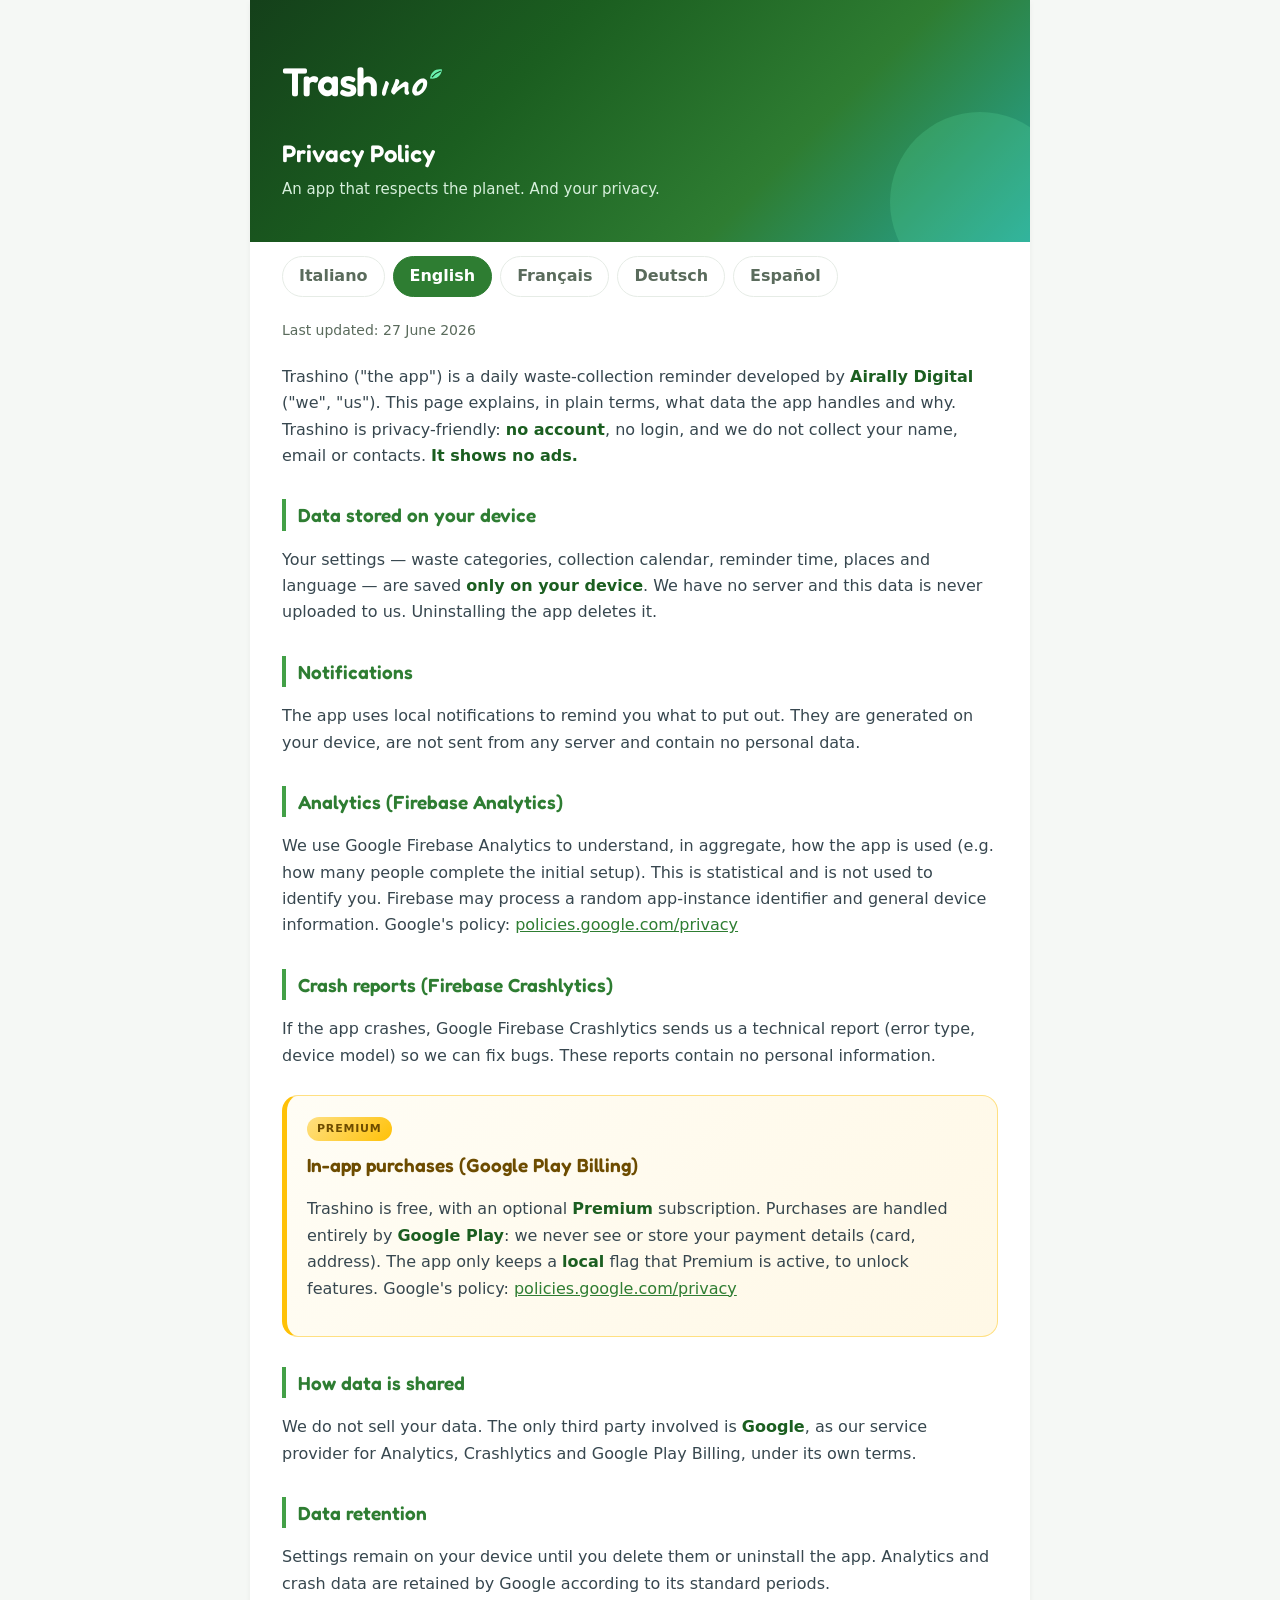
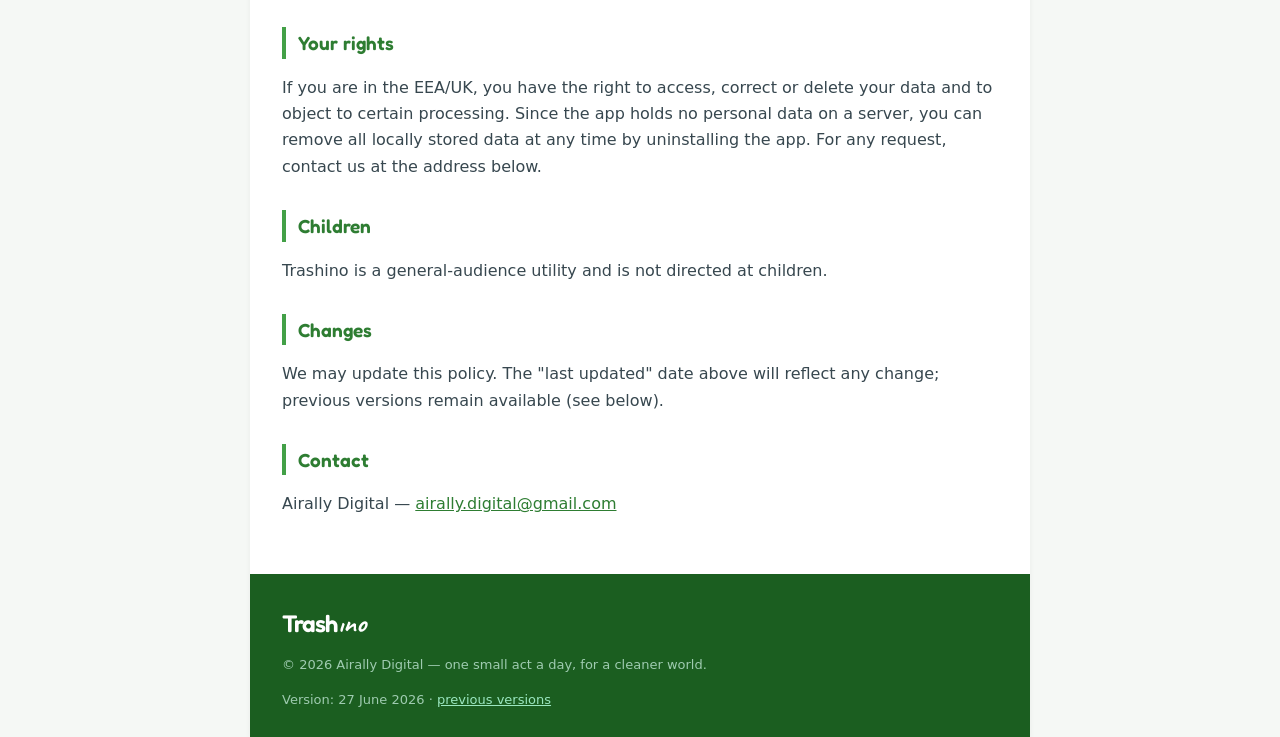
==== index.html @ 8e1f9d93 "i18n: aggiunge il tedesco (DE) alla pagina privacy Selettore lingua + sezione completa DE (stessa in" ====
<!DOCTYPE html>
<html lang="it">
<head>
<meta charset="utf-8">
<meta name="viewport" content="width=device-width, initial-scale=1">
<title>Trashino — Privacy Policy</title>
<meta name="description" content="Informativa sulla privacy di Trashino — promemoria della raccolta differenziata. Nessun account, offline-first.">
<!-- Pagina costruita con i DESIGN TOKEN del marchio Trashino (repo trashino-brand,
     dist/css → qui vendorato come brand.tokens.css). Un colore cambia nell'hub e
     questa pagina si riallinea: stessa identità di app, social e video. -->
<link rel="preconnect" href="https://fonts.googleapis.com">
<link rel="preconnect" href="https://fonts.gstatic.com" crossorigin>
<link href="https://fonts.googleapis.com/css2?family=Fredoka:wght@400;500;600;700&family=Caveat:wght@600;700&display=swap" rel="stylesheet">
<link rel="stylesheet" href="brand.tokens.css">
<style>
  *{box-sizing:border-box;}
  body{
    font-family: var(--tr-fontFamily-body, system-ui, sans-serif);
    margin:0; background: var(--tr-color-surface-app); color: var(--tr-color-ink-body);
    line-height:1.65; -webkit-font-smoothing:antialiased;
  }
  .wrap{max-width:780px;margin:0 auto;background:var(--tr-color-surface-card);
    box-shadow: var(--tr-shadow-card); min-height:100vh;}

  /* Hero — gradiente firma "Profondità" del marchio */
  .hero{background: var(--tr-gradient-depth); color:#fff;
    padding:44px 32px 40px; position:relative; overflow:hidden;}
  .hero::after{content:"";position:absolute;right:-40px;bottom:-50px;width:180px;height:180px;
    border-radius:50%;background:rgba(105,240,174,.18);} /* mint glow */
  .wm{font-family: var(--tr-fontFamily-display); font-weight:600; font-size:40px;
    letter-spacing:-1px; display:inline-flex; align-items:baseline; gap:1px;}
  .wm .ino{font-family: var(--tr-fontFamily-script); font-weight:700; font-size:46px; letter-spacing:0;}
  .wm .leaf{width:16px;height:16px;margin-left:2px;transform:translateY(-14px) rotate(8deg);}
  .hero h1{font-family:var(--tr-fontFamily-display);font-weight:600;font-size:24px;margin:14px 0 4px;color:#fff;}
  .hero .sub{color:#d7f0dc;font-size:15px;margin:0;max-width:48ch;}

  /* Toggle lingua */
  .langbar{display:flex;gap:8px;padding:14px 32px 0;flex-wrap:wrap;}
  .langbar button{font:inherit;font-weight:600;cursor:pointer;border:1.5px solid var(--tr-color-surface-border);
    background:transparent;color:var(--tr-color-ink-muted);border-radius:var(--tr-radius-pill);padding:6px 16px;}
  .langbar button[aria-pressed="true"]{background:var(--tr-color-forest-700);color:#fff;border-color:var(--tr-color-forest-700);}

  .content{padding:8px 32px 40px;}
  .date{color:var(--tr-color-ink-muted);font-size:14px;margin:14px 0 22px;}
  h2{font-family:var(--tr-fontFamily-display);font-weight:600;font-size:19px;
    margin:30px 0 6px;color:var(--tr-color-forest-700);
    border-left:4px solid var(--tr-color-forest-500);padding-left:12px;}
  a{color:var(--tr-color-forest-700);}
  strong{color:var(--tr-color-ink-heading);}

  /* Sezione Premium — oro, come da regola di marca (oro SOLO Premium) */
  .premium{margin:26px 0;padding:18px 18px 18px 20px;border-radius:var(--tr-radius-xl);
    background:linear-gradient(135deg,#fffdf5, #fff8e6);
    border:1px solid var(--tr-color-gold-300);border-left:5px solid var(--tr-color-gold-500);}
  .premium h2{border:0;padding:0;margin:0 0 6px;color:var(--tr-color-gold-ink);}
  .chip{display:inline-block;font-size:11px;font-weight:700;letter-spacing:.8px;text-transform:uppercase;
    background:var(--tr-gradient-premium);color:var(--tr-color-gold-ink);
    padding:3px 10px;border-radius:var(--tr-radius-pill);margin-bottom:8px;}

  footer{background:var(--tr-color-forest-800);color:#cdeede;padding:26px 32px;font-size:14px;}
  footer .wm{font-size:24px;color:#fff;}
  footer .wm .ino{font-size:28px;}
  footer a{color:#9be7c0;}
  .ver{margin:14px 0 0;font-size:13px;color:#9fcbb0;}
  .muted{color:#9fcbb0;font-size:13px;}
  [hidden]{display:none !important;}
  @media(max-width:520px){.hero,.content,.langbar,footer{padding-left:20px;padding-right:20px;}}
</style>
</head>
<body>
<div class="wrap">

  <div class="hero">
    <div class="wm">Trash<span class="ino">ıno</span><svg class="leaf" viewBox="0 0 24 24" fill="none" aria-hidden="true"><path d="M20 4C10 4 4 10 4 20c10 0 16-6 16-16Z" fill="#69F0AE"/><path d="M7 17C10 12 14 9 18 7" stroke="#14401A" stroke-width="1.6" stroke-linecap="round"/></svg></div>
    <h1 data-it="Informativa sulla privacy" data-en="Privacy Policy" data-fr="Politique de confidentialité" data-de="Datenschutzerklärung" data-es="Política de privacidad">Informativa sulla privacy</h1>
    <p class="sub"
       data-it="Un'app che rispetta l'ambiente. E la tua privacy."
       data-en="An app that respects the planet. And your privacy."
       data-fr="Une app qui respecte la planète. Et ta vie privée."
       data-de="Eine App, die den Planeten respektiert. Und deine Privatsphäre."
       data-es="Una app que respeta el planeta. Y tu privacidad.">Un'app che rispetta l'ambiente. E la tua privacy.</p>
  </div>

  <div class="langbar" role="group" aria-label="Lingua / Language">
    <button id="btn-it" aria-pressed="true" onclick="setLang('it')">Italiano</button>
    <button id="btn-en" aria-pressed="false" onclick="setLang('en')">English</button>
    <button id="btn-fr" aria-pressed="false" onclick="setLang('fr')">Français</button>
    <button id="btn-de" aria-pressed="false" onclick="setLang('de')">Deutsch</button>
    <button id="btn-es" aria-pressed="false" onclick="setLang('es')">Español</button>
  </div>

  <!-- ===================== ITALIANO ===================== -->
  <div class="content lang-it">
    <p class="date">Ultimo aggiornamento: 27 giugno 2026</p>
    <p>Trashino ("l'app") è un promemoria giornaliero per la raccolta differenziata, sviluppato da <strong>Airally Digital</strong> ("noi"). Questa pagina spiega in modo semplice quali dati l'app tratta e perché. Trashino è pensata nel rispetto della privacy: <strong>nessun account</strong>, nessun login, e non raccogliamo il tuo nome, la tua email o i tuoi contatti. <strong>Non mostra pubblicità.</strong></p>
    <h2>Dati salvati sul tuo dispositivo</h2>
    <p>Le tue impostazioni — categorie di rifiuti, calendario di raccolta, orario del promemoria, luoghi e lingua — sono salvate <strong>solo sul tuo dispositivo</strong>. Non abbiamo un server e questi dati non vengono mai inviati a noi. Disinstallando l'app, vengono eliminati.</p>
    <h2>Notifiche</h2>
    <p>L'app usa notifiche locali per ricordarti cosa buttare. Sono generate sul tuo dispositivo, non arrivano da alcun server e non contengono dati personali.</p>
    <h2>Statistiche (Firebase Analytics)</h2>
    <p>Usiamo Google Firebase Analytics per capire, in forma aggregata, come viene usata l'app (ad es. quante persone completano la configurazione iniziale). Sono dati statistici e non servono a identificarti. Firebase può trattare un identificativo casuale dell'installazione e informazioni generali sul dispositivo. Informativa di Google: <a href="https://policies.google.com/privacy">policies.google.com/privacy</a></p>
    <h2>Segnalazioni di errore (Firebase Crashlytics)</h2>
    <p>Se l'app va in crash, Google Firebase Crashlytics ci invia un report tecnico (tipo di errore, modello del dispositivo) per correggere i bug. Questi report non contengono informazioni personali.</p>
    <div class="premium">
      <span class="chip">Premium</span>
      <h2>Acquisti in-app (Google Play Billing)</h2>
      <p>Trashino è gratuita; offre un abbonamento <strong>Premium</strong> facoltativo. Gli acquisti sono gestiti interamente da <strong>Google Play</strong>: non vediamo né conserviamo i dati di pagamento (carta, indirizzo). L'app salva solo <strong>localmente</strong> un'indicazione che il Premium è attivo, per sbloccare le funzioni. Informativa di Google: <a href="https://policies.google.com/privacy">policies.google.com/privacy</a></p>
    </div>
    <h2>Condivisione dei dati</h2>
    <p>Non vendiamo i tuoi dati. L'unico soggetto terzo coinvolto è <strong>Google</strong>, come fornitore di servizi per Analytics, Crashlytics e Google Play Billing, secondo i propri termini.</p>
    <h2>Conservazione</h2>
    <p>Le impostazioni restano sul tuo dispositivo finché non le elimini o disinstalli l'app. I dati statistici e di crash sono conservati da Google secondo i suoi periodi standard.</p>
    <h2>I tuoi diritti</h2>
    <p>Se ti trovi nel SEE/Regno Unito, hai diritto di accedere, correggere o cancellare i tuoi dati e di opporti a determinati trattamenti. Poiché l'app non conserva dati personali su un server, puoi rimuovere tutti i dati locali in qualsiasi momento disinstallando l'app. Per qualsiasi richiesta, scrivici all'indirizzo qui sotto.</p>
    <h2>Minori</h2>
    <p>Trashino è un'utilità per il pubblico generale e non è rivolta ai minori.</p>
    <h2>Modifiche</h2>
    <p>Potremmo aggiornare questa informativa. La data di "ultimo aggiornamento" in alto rifletterà ogni modifica; le versioni precedenti restano consultabili (vedi sotto).</p>
    <h2>Contatti</h2>
    <p>Airally Digital — <a href="mailto:airally.digital@gmail.com">airally.digital@gmail.com</a></p>
  </div>

  <!-- ===================== ENGLISH ===================== -->
  <div class="content lang-en" hidden>
    <p class="date">Last updated: 27 June 2026</p>
    <p>Trashino ("the app") is a daily waste-collection reminder developed by <strong>Airally Digital</strong> ("we", "us"). This page explains, in plain terms, what data the app handles and why. Trashino is privacy-friendly: <strong>no account</strong>, no login, and we do not collect your name, email or contacts. <strong>It shows no ads.</strong></p>
    <h2>Data stored on your device</h2>
    <p>Your settings — waste categories, collection calendar, reminder time, places and language — are saved <strong>only on your device</strong>. We have no server and this data is never uploaded to us. Uninstalling the app deletes it.</p>
    <h2>Notifications</h2>
    <p>The app uses local notifications to remind you what to put out. They are generated on your device, are not sent from any server and contain no personal data.</p>
    <h2>Analytics (Firebase Analytics)</h2>
    <p>We use Google Firebase Analytics to understand, in aggregate, how the app is used (e.g. how many people complete the initial setup). This is statistical and is not used to identify you. Firebase may process a random app-instance identifier and general device information. Google's policy: <a href="https://policies.google.com/privacy">policies.google.com/privacy</a></p>
    <h2>Crash reports (Firebase Crashlytics)</h2>
    <p>If the app crashes, Google Firebase Crashlytics sends us a technical report (error type, device model) so we can fix bugs. These reports contain no personal information.</p>
    <div class="premium">
      <span class="chip">Premium</span>
      <h2>In-app purchases (Google Play Billing)</h2>
      <p>Trashino is free, with an optional <strong>Premium</strong> subscription. Purchases are handled entirely by <strong>Google Play</strong>: we never see or store your payment details (card, address). The app only keeps a <strong>local</strong> flag that Premium is active, to unlock features. Google's policy: <a href="https://policies.google.com/privacy">policies.google.com/privacy</a></p>
    </div>
    <h2>How data is shared</h2>
    <p>We do not sell your data. The only third party involved is <strong>Google</strong>, as our service provider for Analytics, Crashlytics and Google Play Billing, under its own terms.</p>
    <h2>Data retention</h2>
    <p>Settings remain on your device until you delete them or uninstall the app. Analytics and crash data are retained by Google according to its standard periods.</p>
    <h2>Your rights</h2>
    <p>If you are in the EEA/UK, you have the right to access, correct or delete your data and to object to certain processing. Since the app holds no personal data on a server, you can remove all locally stored data at any time by uninstalling the app. For any request, contact us at the address below.</p>
    <h2>Children</h2>
    <p>Trashino is a general-audience utility and is not directed at children.</p>
    <h2>Changes</h2>
    <p>We may update this policy. The "last updated" date above will reflect any change; previous versions remain available (see below).</p>
    <h2>Contact</h2>
    <p>Airally Digital — <a href="mailto:airally.digital@gmail.com">airally.digital@gmail.com</a></p>
  </div>

  <!-- ===================== FRANÇAIS ===================== -->
  <div class="content lang-fr" hidden>
    <p class="date">Dernière mise à jour : 27 juin 2026</p>
    <p>Trashino (« l'app ») est un rappel quotidien pour le tri des déchets, développé par <strong>Airally Digital</strong> (« nous »). Cette page explique simplement quelles données l'app traite et pourquoi. Trashino respecte ta vie privée : <strong>aucun compte</strong>, aucune connexion, et nous ne collectons ni ton nom, ni ton e-mail, ni tes contacts. <strong>Elle n'affiche aucune publicité.</strong></p>
    <h2>Données stockées sur ton appareil</h2>
    <p>Tes réglages — catégories de déchets, calendrier de collecte, heure du rappel, lieux et langue — sont enregistrés <strong>uniquement sur ton appareil</strong>. Nous n'avons pas de serveur et ces données ne nous sont jamais envoyées. Désinstaller l'app les supprime.</p>
    <h2>Notifications</h2>
    <p>L'app utilise des notifications locales pour te rappeler quoi sortir. Elles sont générées sur ton appareil, ne proviennent d'aucun serveur et ne contiennent aucune donnée personnelle.</p>
    <h2>Statistiques (Firebase Analytics)</h2>
    <p>Nous utilisons Google Firebase Analytics pour comprendre, de façon agrégée, comment l'app est utilisée (par ex. combien de personnes terminent la configuration initiale). Ce sont des données statistiques qui ne servent pas à t'identifier. Firebase peut traiter un identifiant aléatoire de l'installation et des informations générales sur l'appareil. Politique de Google : <a href="https://policies.google.com/privacy">policies.google.com/privacy</a></p>
    <h2>Rapports de plantage (Firebase Crashlytics)</h2>
    <p>Si l'app plante, Google Firebase Crashlytics nous envoie un rapport technique (type d'erreur, modèle d'appareil) pour corriger les bugs. Ces rapports ne contiennent aucune information personnelle.</p>
    <div class="premium">
      <span class="chip">Premium</span>
      <h2>Achats intégrés (Google Play Billing)</h2>
      <p>Trashino est gratuite ; elle propose un abonnement <strong>Premium</strong> facultatif. Les achats sont gérés entièrement par <strong>Google Play</strong> : nous ne voyons ni ne conservons tes données de paiement (carte, adresse). L'app conserve seulement <strong>localement</strong> une indication que Premium est actif, pour débloquer les fonctions. Politique de Google : <a href="https://policies.google.com/privacy">policies.google.com/privacy</a></p>
    </div>
    <h2>Partage des données</h2>
    <p>Nous ne vendons pas tes données. Le seul tiers impliqué est <strong>Google</strong>, en tant que prestataire pour Analytics, Crashlytics et Google Play Billing, selon ses propres conditions.</p>
    <h2>Conservation</h2>
    <p>Les réglages restent sur ton appareil jusqu'à ce que tu les supprimes ou désinstalles l'app. Les données statistiques et de plantage sont conservées par Google selon ses durées standard.</p>
    <h2>Tes droits</h2>
    <p>Si tu te trouves dans l'EEE/au Royaume-Uni, tu as le droit d'accéder à tes données, de les corriger ou de les supprimer, et de t'opposer à certains traitements. Comme l'app ne conserve aucune donnée personnelle sur un serveur, tu peux supprimer toutes les données locales à tout moment en désinstallant l'app. Pour toute demande, écris-nous à l'adresse ci-dessous.</p>
    <h2>Enfants</h2>
    <p>Trashino est un utilitaire grand public et ne s'adresse pas aux enfants.</p>
    <h2>Modifications</h2>
    <p>Nous pouvons mettre à jour cette politique. La date de « dernière mise à jour » en haut reflétera tout changement ; les versions précédentes restent consultables (voir ci-dessous).</p>
    <h2>Contact</h2>
    <p>Airally Digital — <a href="mailto:airally.digital@gmail.com">airally.digital@gmail.com</a></p>
  </div>

  <!-- ===================== ESPAÑOL ===================== -->
  <div class="content lang-es" hidden>
    <p class="date">Última actualización: 27 de junio de 2026</p>
    <p>Trashino («la app») es un recordatorio diario para la recogida de residuos, desarrollado por <strong>Airally Digital</strong> («nosotros»). Esta página explica de forma sencilla qué datos trata la app y por qué. Trashino respeta tu privacidad: <strong>sin cuenta</strong>, sin inicio de sesión, y no recogemos tu nombre, tu correo ni tus contactos. <strong>No muestra publicidad.</strong></p>
    <h2>Datos guardados en tu dispositivo</h2>
    <p>Tus ajustes — categorías de residuos, calendario de recogida, hora del aviso, lugares e idioma — se guardan <strong>solo en tu dispositivo</strong>. No tenemos servidor y estos datos nunca se nos envían. Al desinstalar la app se eliminan.</p>
    <h2>Notificaciones</h2>
    <p>La app usa notificaciones locales para recordarte qué sacar. Se generan en tu dispositivo, no provienen de ningún servidor y no contienen datos personales.</p>
    <h2>Estadísticas (Firebase Analytics)</h2>
    <p>Usamos Google Firebase Analytics para entender, de forma agregada, cómo se usa la app (p. ej. cuántas personas completan la configuración inicial). Son datos estadísticos y no sirven para identificarte. Firebase puede tratar un identificador aleatorio de la instalación e información general del dispositivo. Política de Google: <a href="https://policies.google.com/privacy">policies.google.com/privacy</a></p>
    <h2>Informes de errores (Firebase Crashlytics)</h2>
    <p>Si la app falla, Google Firebase Crashlytics nos envía un informe técnico (tipo de error, modelo del dispositivo) para corregir los fallos. Estos informes no contienen información personal.</p>
    <div class="premium">
      <span class="chip">Premium</span>
      <h2>Compras dentro de la app (Google Play Billing)</h2>
      <p>Trashino es gratis; ofrece una suscripción <strong>Premium</strong> opcional. Las compras las gestiona íntegramente <strong>Google Play</strong>: no vemos ni guardamos tus datos de pago (tarjeta, dirección). La app solo guarda <strong>localmente</strong> una indicación de que Premium está activo, para desbloquear las funciones. Política de Google: <a href="https://policies.google.com/privacy">policies.google.com/privacy</a></p>
    </div>
    <h2>Cómo se comparten los datos</h2>
    <p>No vendemos tus datos. El único tercero implicado es <strong>Google</strong>, como proveedor de servicios para Analytics, Crashlytics y Google Play Billing, según sus propios términos.</p>
    <h2>Conservación</h2>
    <p>Los ajustes permanecen en tu dispositivo hasta que los elimines o desinstales la app. Los datos estadísticos y de fallos los conserva Google según sus periodos estándar.</p>
    <h2>Tus derechos</h2>
    <p>Si estás en el EEE/Reino Unido, tienes derecho a acceder, corregir o eliminar tus datos y a oponerte a ciertos tratamientos. Como la app no guarda datos personales en un servidor, puedes eliminar todos los datos locales en cualquier momento desinstalando la app. Para cualquier solicitud, escríbenos a la dirección de abajo.</p>
    <h2>Menores</h2>
    <p>Trashino es una utilidad de público general y no está dirigida a menores.</p>
    <h2>Cambios</h2>
    <p>Podemos actualizar esta política. La fecha de «última actualización» de arriba reflejará cualquier cambio; las versiones anteriores siguen disponibles (ver abajo).</p>
    <h2>Contacto</h2>
    <p>Airally Digital — <a href="mailto:airally.digital@gmail.com">airally.digital@gmail.com</a></p>
  </div>

  <!-- ===================== DEUTSCH ===================== -->
  <div class="content lang-de" hidden>
    <p class="date">Zuletzt aktualisiert: 27. Juni 2026</p>
    <p>Trashino („die App") ist eine tägliche Erinnerung für die Mülltrennung, entwickelt von <strong>Airally Digital</strong> („wir"). Diese Seite erklärt einfach, welche Daten die App verarbeitet und warum. Trashino ist datenschutzfreundlich: <strong>kein Konto</strong>, kein Login, und wir erfassen weder deinen Namen noch deine E-Mail oder deine Kontakte. <strong>Es wird keine Werbung angezeigt.</strong></p>
    <h2>Auf deinem Gerät gespeicherte Daten</h2>
    <p>Deine Einstellungen — Abfallkategorien, Abholkalender, Erinnerungszeit, Orte und Sprache — werden <strong>nur auf deinem Gerät</strong> gespeichert. Wir haben keinen Server und diese Daten werden nie an uns übermittelt. Beim Deinstallieren der App werden sie gelöscht.</p>
    <h2>Benachrichtigungen</h2>
    <p>Die App nutzt lokale Benachrichtigungen, um dich daran zu erinnern, was rauszustellen ist. Sie werden auf deinem Gerät erzeugt, kommen von keinem Server und enthalten keine personenbezogenen Daten.</p>
    <h2>Statistiken (Firebase Analytics)</h2>
    <p>Wir verwenden Google Firebase Analytics, um in aggregierter Form zu verstehen, wie die App genutzt wird (z. B. wie viele Personen die Ersteinrichtung abschließen). Das sind statistische Daten und dienen nicht dazu, dich zu identifizieren. Firebase kann eine zufällige Installations-Kennung und allgemeine Geräteinformationen verarbeiten. Google-Datenschutzerklärung: <a href="https://policies.google.com/privacy">policies.google.com/privacy</a></p>
    <h2>Fehlerberichte (Firebase Crashlytics)</h2>
    <p>Wenn die App abstürzt, sendet uns Google Firebase Crashlytics einen technischen Bericht (Fehlertyp, Gerätemodell), damit wir Fehler beheben können. Diese Berichte enthalten keine personenbezogenen Informationen.</p>
    <div class="premium">
      <span class="chip">Premium</span>
      <h2>In-App-Käufe (Google Play Billing)</h2>
      <p>Trashino ist kostenlos; es bietet ein optionales <strong>Premium</strong>-Abo. Käufe werden vollständig von <strong>Google Play</strong> abgewickelt: Wir sehen und speichern deine Zahlungsdaten (Karte, Adresse) nicht. Die App speichert nur <strong>lokal</strong> einen Hinweis, dass Premium aktiv ist, um die Funktionen freizuschalten. Google-Datenschutzerklärung: <a href="https://policies.google.com/privacy">policies.google.com/privacy</a></p>
    </div>
    <h2>Weitergabe der Daten</h2>
    <p>Wir verkaufen deine Daten nicht. Der einzige beteiligte Dritte ist <strong>Google</strong>, als Dienstleister für Analytics, Crashlytics und Google Play Billing, gemäß dessen eigenen Bedingungen.</p>
    <h2>Speicherdauer</h2>
    <p>Die Einstellungen bleiben auf deinem Gerät, bis du sie löschst oder die App deinstallierst. Statistik- und Absturzdaten werden von Google gemäß dessen Standardfristen aufbewahrt.</p>
    <h2>Deine Rechte</h2>
    <p>Wenn du dich im EWR/Vereinigten Königreich befindest, hast du das Recht, auf deine Daten zuzugreifen, sie zu berichtigen oder zu löschen und bestimmten Verarbeitungen zu widersprechen. Da die App keine personenbezogenen Daten auf einem Server speichert, kannst du alle lokal gespeicherten Daten jederzeit entfernen, indem du die App deinstallierst. Bei Anfragen schreib uns an die unten stehende Adresse.</p>
    <h2>Kinder</h2>
    <p>Trashino ist ein Dienstprogramm für ein allgemeines Publikum und richtet sich nicht an Kinder.</p>
    <h2>Änderungen</h2>
    <p>Wir können diese Erklärung aktualisieren. Das Datum „zuletzt aktualisiert" oben spiegelt jede Änderung wider; frühere Versionen bleiben einsehbar (siehe unten).</p>
    <h2>Kontakt</h2>
    <p>Airally Digital — <a href="mailto:airally.digital@gmail.com">airally.digital@gmail.com</a></p>
  </div>

  <footer>
    <div class="wm">Trash<span class="ino">ıno</span></div>
    <p class="muted" style="margin:8px 0 0;">© 2026 Airally Digital — <span
       data-it="un piccolo gesto al giorno, per un mondo più pulito."
       data-en="one small act a day, for a cleaner world."
       data-fr="un petit geste par jour, pour un monde plus propre."
       data-de="eine kleine Geste am Tag, für eine sauberere Welt."
       data-es="un pequeño gesto al día, por un mundo más limpio.">un piccolo gesto al giorno, per un mondo più pulito.</span></p>
    <p class="ver"><span
       data-it="Versione: 27 giugno 2026"
       data-en="Version: 27 June 2026"
       data-fr="Version : 27 juin 2026"
       data-de="Version: 27. Juni 2026"
       data-es="Versión: 27 de junio de 2026">Versione: 27 giugno 2026</span> · <a href="versions/"
       data-it="versioni precedenti" data-en="previous versions"
       data-fr="versions précédentes" data-de="frühere Versionen" data-es="versiones anteriores">versioni precedenti</a></p>
  </footer>

</div>

<script>
  var LANGS = ['it','en','fr','de','es'];
  function setLang(l){
    if (LANGS.indexOf(l) < 0) l = 'it';
    document.documentElement.lang = l;
    LANGS.forEach(function(x){
      document.querySelector('.lang-' + x).hidden = (x !== l);
      document.getElementById('btn-' + x).setAttribute('aria-pressed', x === l);
    });
    document.querySelectorAll('[data-' + l + ']').forEach(function(el){
      el.textContent = el.getAttribute('data-' + l);
    });
  }
  var nav = (navigator.language || 'it').slice(0,2).toLowerCase();
  setLang(LANGS.indexOf(nav) >= 0 ? nav : 'it');
</script>
<noscript><style>.content{display:block !important;} .langbar{display:none;}</style></noscript>
</body>
</html>
---- brand.tokens.css ----
/* GENERATO da build/generate.dart — NON modificare a mano. */
/* Trashino design tokens → CSS custom properties. Fonte: tokens/trashino.tokens.json */
:root {
  /* color */
  --tr-color-forest-900: #14401A;
  --tr-color-forest-800: #1B5E20;
  --tr-color-forest-700: #2E7D32;
  --tr-color-forest-600: #388E3C;
  --tr-color-forest-500: #43A047;
  --tr-color-forest-400: #4CAF50;
  --tr-color-teal-500: #26A69A;
  --tr-color-teal-600: #00897B;
  --tr-color-mintGlow: #69F0AE;
  --tr-color-gold-300: #FFE082;
  --tr-color-gold-500: #FFC107;
  --tr-color-gold-700: #FFB300;
  --tr-color-gold-ink: #6D4C00;
  --tr-color-surface-mint50: #EAF7EE;
  --tr-color-surface-tint100: #F1F8E9;
  --tr-color-surface-tint200: #E8F5E9;
  --tr-color-surface-tintTeal: #E0F2F1;
  --tr-color-surface-app: #F5F8F5;
  --tr-color-surface-card: #FFFFFF;
  --tr-color-surface-border: #E6ECE6;
  --tr-color-ink-heading: #1B5E20;
  --tr-color-ink-body: #37474F;
  --tr-color-ink-muted: #5A6B5C;
  --tr-color-ink-faint: #9AA39A;
  --tr-color-ink-onColor: #FFFFFF;
  --tr-color-blush: #F48FB1;
  --tr-color-category-umido: #795548;
  --tr-color-category-plastica: #FFB300;
  --tr-color-category-carta: #1565C0;
  --tr-color-category-vetro: #2E7D32;
  --tr-color-category-indifferenziato: #546E7A;
  --tr-color-category-metallo: #9E9E9E;
  --tr-color-category-extra1: #D32F2F;
  --tr-color-category-extra2: #7B1FA2;
  --tr-color-category-extra3: #00897B;
  --tr-color-category-extra4: #EF6C00;
  --tr-color-category-extra5: #C2185B;
  --tr-color-category-extra6: #303F9F;
  --tr-color-semantic-success: #2E7D32;
  --tr-color-semantic-warning: #FFB300;
  --tr-color-semantic-error: #D32F2F;
  --tr-color-semantic-info: #26A69A;
  /* gradient */
  --tr-gradient-depth: linear-gradient(135deg, #14401A 0%, #1B5E20 34%, #2E7D32 68%, #26A69A 100%);
  --tr-gradient-premium: linear-gradient(135deg, #FFE082 0%, #FFC107 100%);
  /* fontFamily */
  --tr-fontFamily-display: Fredoka, Nunito, system-ui, sans-serif;
  --tr-fontFamily-script: Caveat, "Comic Sans MS", cursive;
  --tr-fontFamily-body: Inter, Roboto, system-ui, -apple-system, sans-serif;
  /* fontWeight */
  --tr-fontWeight-regular: 400;
  --tr-fontWeight-medium: 500;
  --tr-fontWeight-semibold: 600;
  --tr-fontWeight-bold: 700;
  --tr-fontWeight-black: 900;
  /* fontSize */
  --tr-fontSize-overline: 11px;
  --tr-fontSize-caption: 12px;
  --tr-fontSize-body: 14px;
  --tr-fontSize-bodyLg: 16px;
  --tr-fontSize-title: 19px;
  --tr-fontSize-headline: 22px;
  --tr-fontSize-display: 30px;
  --tr-fontSize-displayLg: 44px;
  /* lineHeight */
  --tr-lineHeight-tight: 1.1;
  --tr-lineHeight-snug: 1.3;
  --tr-lineHeight-normal: 1.5;
  /* letterSpacing */
  --tr-letterSpacing-wordmark: -1px;
  --tr-letterSpacing-tight: -0.5px;
  --tr-letterSpacing-normal: 0px;
  --tr-letterSpacing-overline: 0.8px;
  /* radius */
  --tr-radius-sm: 8px;
  --tr-radius-md: 12px;
  --tr-radius-lg: 14px;
  --tr-radius-xl: 16px;
  --tr-radius-2xl: 22px;
  --tr-radius-pill: 999px;
  /* space */
  --tr-space-1: 4px;
  --tr-space-2: 8px;
  --tr-space-3: 12px;
  --tr-space-4: 16px;
  --tr-space-5: 20px;
  --tr-space-6: 24px;
  /* shadow */
  --tr-shadow-card: 0px 2px 6px 0px #0000000D;
  --tr-shadow-brand: 0px 8px 24px 0px #2E7D3255;
  --tr-shadow-premium: 0px 2px 8px 0px #FFB30080;
  /* motion */
  --tr-motion-duration-tap: 120ms;
  --tr-motion-duration-beat: 640ms;
  --tr-motion-duration-entrance: 450ms;
  --tr-motion-duration-breathe: 2600ms;
  --tr-motion-easing-standard: cubic-bezier(0.4, 0, 0.2, 1);
  --tr-motion-easing-emphasized: cubic-bezier(0.2, 0, 0, 1);
  --tr-motion-easing-elastic: cubic-bezier(0.34, 1.56, 0.64, 1);
}
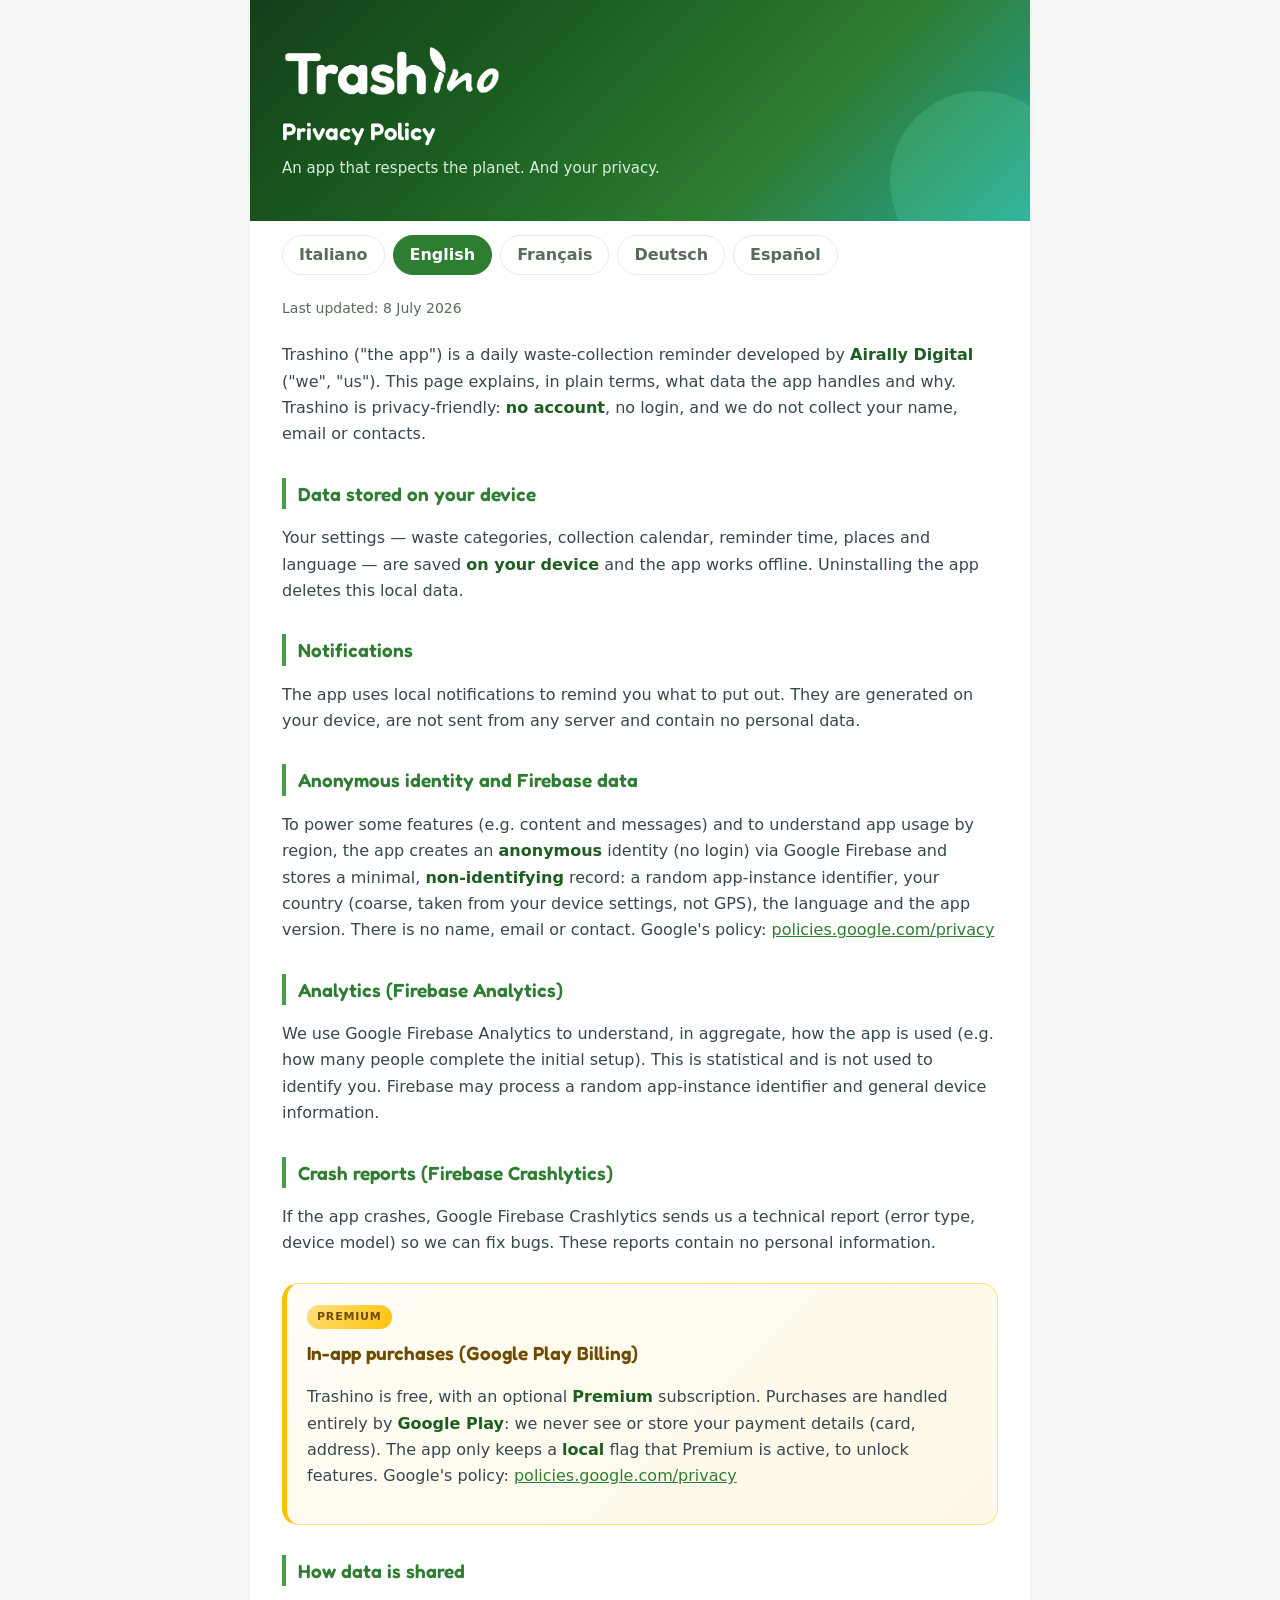
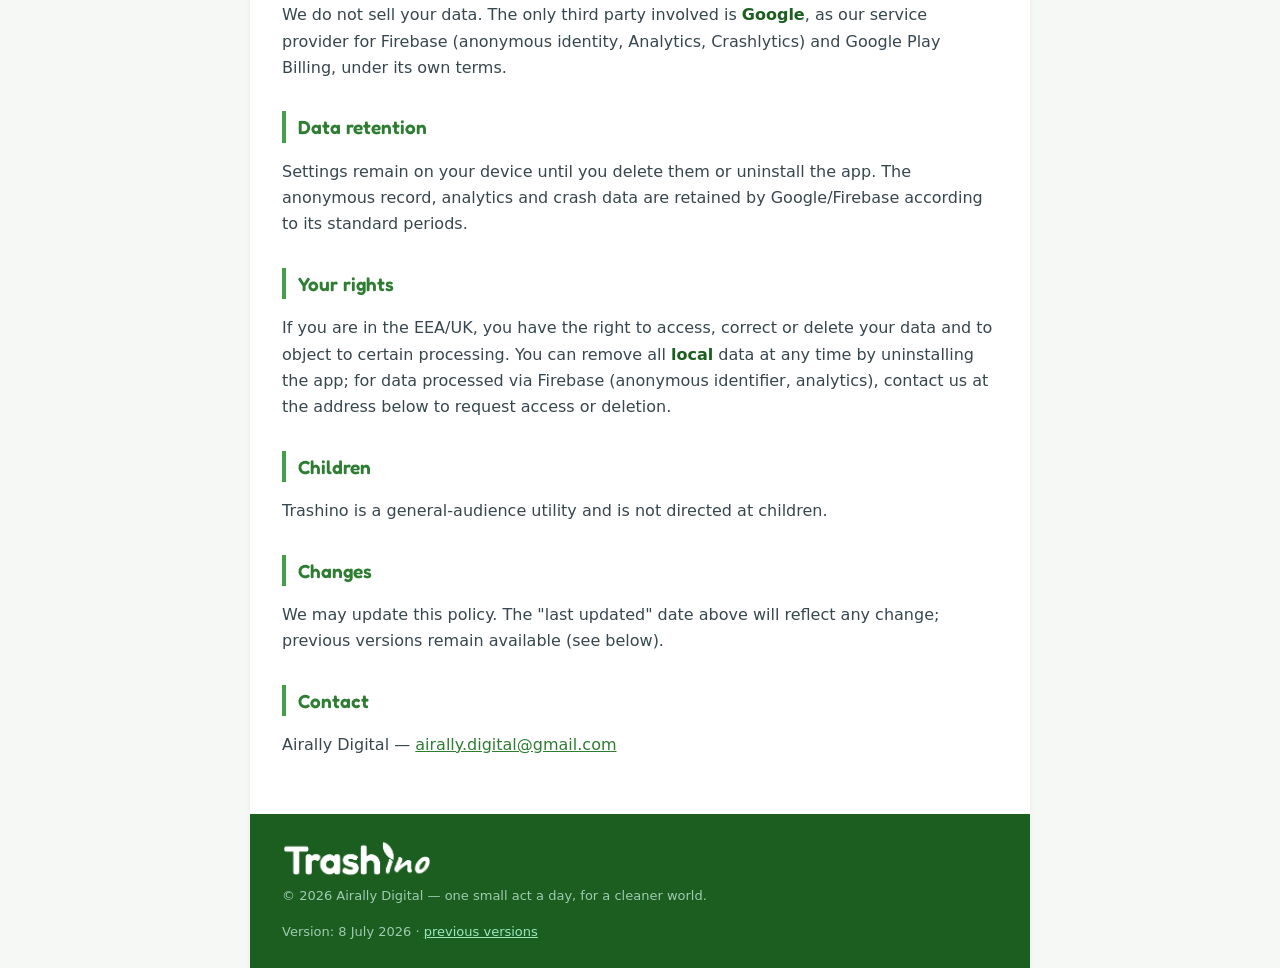
==== commit 6b98fc71: "Privacy: use authentic wordmark image (with leaf) instead of hand-typeset text Replace CSS-reconstru" ====
--- a/index.html
+++ b/index.html
@@ -63,6 +63,8 @@
   footer a{color:#9be7c0;}
   .ver{margin:14px 0 0;font-size:13px;color:#9fcbb0;}
   .muted{color:#9fcbb0;font-size:13px;}
+  .wm-img{display:block;height:auto;max-width:72vw}
+  footer .wm-img{margin-bottom:2px}
   [hidden]{display:none !important;}
   @media(max-width:520px){.hero,.content,.langbar,footer{padding-left:20px;padding-right:20px;}}
 </style>
@@ -71,7 +73,7 @@
 <div class="wrap">
 
   <div class="hero">
-    <div class="wm">Trash<span class="ino">ıno</span><svg class="leaf" viewBox="0 0 24 24" fill="none" aria-hidden="true"><path d="M20 4C10 4 4 10 4 20c10 0 16-6 16-16Z" fill="#69F0AE"/><path d="M7 17C10 12 14 9 18 7" stroke="#14401A" stroke-width="1.6" stroke-linecap="round"/></svg></div>
+    <img class="wm-img" src="wordmark-on-dark.png" alt="Trashino" width="220" height="54">
     <h1 data-it="Informativa sulla privacy" data-en="Privacy Policy" data-fr="Politique de confidentialité" data-de="Datenschutzerklärung" data-es="Política de privacidad">Informativa sulla privacy</h1>
     <p class="sub"
        data-it="Un'app che rispetta l'ambiente. E la tua privacy."
@@ -91,14 +93,16 @@
 
   <!-- ===================== ITALIANO ===================== -->
   <div class="content lang-it">
-    <p class="date">Ultimo aggiornamento: 27 giugno 2026</p>
-    <p>Trashino ("l'app") è un promemoria giornaliero per la raccolta differenziata, sviluppato da <strong>Airally Digital</strong> ("noi"). Questa pagina spiega in modo semplice quali dati l'app tratta e perché. Trashino è pensata nel rispetto della privacy: <strong>nessun account</strong>, nessun login, e non raccogliamo il tuo nome, la tua email o i tuoi contatti. <strong>Non mostra pubblicità.</strong></p>
+    <p class="date">Ultimo aggiornamento: 8 luglio 2026</p>
+    <p>Trashino ("l'app") è un promemoria giornaliero per la raccolta differenziata, sviluppato da <strong>Airally Digital</strong> ("noi"). Questa pagina spiega in modo semplice quali dati l'app tratta e perché. Trashino è pensata nel rispetto della privacy: <strong>nessun account</strong>, nessun login, e non raccogliamo il tuo nome, la tua email o i tuoi contatti.</p>
     <h2>Dati salvati sul tuo dispositivo</h2>
-    <p>Le tue impostazioni — categorie di rifiuti, calendario di raccolta, orario del promemoria, luoghi e lingua — sono salvate <strong>solo sul tuo dispositivo</strong>. Non abbiamo un server e questi dati non vengono mai inviati a noi. Disinstallando l'app, vengono eliminati.</p>
+    <p>Le tue impostazioni — categorie di rifiuti, calendario di raccolta, orario del promemoria, luoghi e lingua — sono salvate <strong>sul tuo dispositivo</strong> e l'app funziona offline. Disinstallando l'app, questi dati locali vengono eliminati.</p>
     <h2>Notifiche</h2>
     <p>L'app usa notifiche locali per ricordarti cosa buttare. Sono generate sul tuo dispositivo, non arrivano da alcun server e non contengono dati personali.</p>
+    <h2>Identità anonima e dati su Firebase</h2>
+    <p>Per far funzionare alcune funzioni (es. contenuti e messaggi) e capire l'uso dell'app per area geografica, l'app crea un'identità <strong>anonima</strong> (senza login) tramite Google Firebase e salva un record minimo e <strong>non identificativo</strong>: un identificativo casuale dell'installazione, il Paese (grossolano, ricavato dalle impostazioni del dispositivo, non dal GPS), la lingua e la versione dell'app. Non c'è alcun nome, email o contatto. Informativa di Google: <a href="https://policies.google.com/privacy">policies.google.com/privacy</a></p>
     <h2>Statistiche (Firebase Analytics)</h2>
-    <p>Usiamo Google Firebase Analytics per capire, in forma aggregata, come viene usata l'app (ad es. quante persone completano la configurazione iniziale). Sono dati statistici e non servono a identificarti. Firebase può trattare un identificativo casuale dell'installazione e informazioni generali sul dispositivo. Informativa di Google: <a href="https://policies.google.com/privacy">policies.google.com/privacy</a></p>
+    <p>Usiamo Google Firebase Analytics per capire, in forma aggregata, come viene usata l'app (ad es. quante persone completano la configurazione iniziale). Sono dati statistici e non servono a identificarti. Firebase può trattare un identificativo casuale dell'installazione e informazioni generali sul dispositivo.</p>
     <h2>Segnalazioni di errore (Firebase Crashlytics)</h2>
     <p>Se l'app va in crash, Google Firebase Crashlytics ci invia un report tecnico (tipo di errore, modello del dispositivo) per correggere i bug. Questi report non contengono informazioni personali.</p>
     <div class="premium">
@@ -107,11 +111,11 @@
       <p>Trashino è gratuita; offre un abbonamento <strong>Premium</strong> facoltativo. Gli acquisti sono gestiti interamente da <strong>Google Play</strong>: non vediamo né conserviamo i dati di pagamento (carta, indirizzo). L'app salva solo <strong>localmente</strong> un'indicazione che il Premium è attivo, per sbloccare le funzioni. Informativa di Google: <a href="https://policies.google.com/privacy">policies.google.com/privacy</a></p>
     </div>
     <h2>Condivisione dei dati</h2>
-    <p>Non vendiamo i tuoi dati. L'unico soggetto terzo coinvolto è <strong>Google</strong>, come fornitore di servizi per Analytics, Crashlytics e Google Play Billing, secondo i propri termini.</p>
+    <p>Non vendiamo i tuoi dati. L'unico soggetto terzo coinvolto è <strong>Google</strong>, come fornitore di servizi per Firebase (identità anonima, Analytics, Crashlytics) e Google Play Billing, secondo i propri termini.</p>
     <h2>Conservazione</h2>
-    <p>Le impostazioni restano sul tuo dispositivo finché non le elimini o disinstalli l'app. I dati statistici e di crash sono conservati da Google secondo i suoi periodi standard.</p>
+    <p>Le impostazioni restano sul tuo dispositivo finché non le elimini o disinstalli l'app. Il record anonimo, i dati statistici e di crash sono conservati da Google/Firebase secondo i suoi periodi standard.</p>
     <h2>I tuoi diritti</h2>
-    <p>Se ti trovi nel SEE/Regno Unito, hai diritto di accedere, correggere o cancellare i tuoi dati e di opporti a determinati trattamenti. Poiché l'app non conserva dati personali su un server, puoi rimuovere tutti i dati locali in qualsiasi momento disinstallando l'app. Per qualsiasi richiesta, scrivici all'indirizzo qui sotto.</p>
+    <p>Se ti trovi nel SEE/Regno Unito, hai diritto di accedere, correggere o cancellare i tuoi dati e di opporti a determinati trattamenti. Puoi rimuovere tutti i dati <strong>locali</strong> in qualsiasi momento disinstallando l'app; per i dati trattati tramite Firebase (identificativo anonimo, statistiche) puoi scriverci all'indirizzo qui sotto per l'accesso o la cancellazione.</p>
     <h2>Minori</h2>
     <p>Trashino è un'utilità per il pubblico generale e non è rivolta ai minori.</p>
     <h2>Modifiche</h2>
@@ -122,14 +126,16 @@
 
   <!-- ===================== ENGLISH ===================== -->
   <div class="content lang-en" hidden>
-    <p class="date">Last updated: 27 June 2026</p>
-    <p>Trashino ("the app") is a daily waste-collection reminder developed by <strong>Airally Digital</strong> ("we", "us"). This page explains, in plain terms, what data the app handles and why. Trashino is privacy-friendly: <strong>no account</strong>, no login, and we do not collect your name, email or contacts. <strong>It shows no ads.</strong></p>
+    <p class="date">Last updated: 8 July 2026</p>
+    <p>Trashino ("the app") is a daily waste-collection reminder developed by <strong>Airally Digital</strong> ("we", "us"). This page explains, in plain terms, what data the app handles and why. Trashino is privacy-friendly: <strong>no account</strong>, no login, and we do not collect your name, email or contacts.</p>
     <h2>Data stored on your device</h2>
-    <p>Your settings — waste categories, collection calendar, reminder time, places and language — are saved <strong>only on your device</strong>. We have no server and this data is never uploaded to us. Uninstalling the app deletes it.</p>
+    <p>Your settings — waste categories, collection calendar, reminder time, places and language — are saved <strong>on your device</strong> and the app works offline. Uninstalling the app deletes this local data.</p>
     <h2>Notifications</h2>
     <p>The app uses local notifications to remind you what to put out. They are generated on your device, are not sent from any server and contain no personal data.</p>
+    <h2>Anonymous identity and Firebase data</h2>
+    <p>To power some features (e.g. content and messages) and to understand app usage by region, the app creates an <strong>anonymous</strong> identity (no login) via Google Firebase and stores a minimal, <strong>non-identifying</strong> record: a random app-instance identifier, your country (coarse, taken from your device settings, not GPS), the language and the app version. There is no name, email or contact. Google's policy: <a href="https://policies.google.com/privacy">policies.google.com/privacy</a></p>
     <h2>Analytics (Firebase Analytics)</h2>
-    <p>We use Google Firebase Analytics to understand, in aggregate, how the app is used (e.g. how many people complete the initial setup). This is statistical and is not used to identify you. Firebase may process a random app-instance identifier and general device information. Google's policy: <a href="https://policies.google.com/privacy">policies.google.com/privacy</a></p>
+    <p>We use Google Firebase Analytics to understand, in aggregate, how the app is used (e.g. how many people complete the initial setup). This is statistical and is not used to identify you. Firebase may process a random app-instance identifier and general device information.</p>
     <h2>Crash reports (Firebase Crashlytics)</h2>
     <p>If the app crashes, Google Firebase Crashlytics sends us a technical report (error type, device model) so we can fix bugs. These reports contain no personal information.</p>
     <div class="premium">
@@ -138,11 +144,11 @@
       <p>Trashino is free, with an optional <strong>Premium</strong> subscription. Purchases are handled entirely by <strong>Google Play</strong>: we never see or store your payment details (card, address). The app only keeps a <strong>local</strong> flag that Premium is active, to unlock features. Google's policy: <a href="https://policies.google.com/privacy">policies.google.com/privacy</a></p>
     </div>
     <h2>How data is shared</h2>
-    <p>We do not sell your data. The only third party involved is <strong>Google</strong>, as our service provider for Analytics, Crashlytics and Google Play Billing, under its own terms.</p>
+    <p>We do not sell your data. The only third party involved is <strong>Google</strong>, as our service provider for Firebase (anonymous identity, Analytics, Crashlytics) and Google Play Billing, under its own terms.</p>
     <h2>Data retention</h2>
-    <p>Settings remain on your device until you delete them or uninstall the app. Analytics and crash data are retained by Google according to its standard periods.</p>
+    <p>Settings remain on your device until you delete them or uninstall the app. The anonymous record, analytics and crash data are retained by Google/Firebase according to its standard periods.</p>
     <h2>Your rights</h2>
-    <p>If you are in the EEA/UK, you have the right to access, correct or delete your data and to object to certain processing. Since the app holds no personal data on a server, you can remove all locally stored data at any time by uninstalling the app. For any request, contact us at the address below.</p>
+    <p>If you are in the EEA/UK, you have the right to access, correct or delete your data and to object to certain processing. You can remove all <strong>local</strong> data at any time by uninstalling the app; for data processed via Firebase (anonymous identifier, analytics), contact us at the address below to request access or deletion.</p>
     <h2>Children</h2>
     <p>Trashino is a general-audience utility and is not directed at children.</p>
     <h2>Changes</h2>
@@ -153,14 +159,16 @@
 
   <!-- ===================== FRANÇAIS ===================== -->
   <div class="content lang-fr" hidden>
-    <p class="date">Dernière mise à jour : 27 juin 2026</p>
-    <p>Trashino (« l'app ») est un rappel quotidien pour le tri des déchets, développé par <strong>Airally Digital</strong> (« nous »). Cette page explique simplement quelles données l'app traite et pourquoi. Trashino respecte ta vie privée : <strong>aucun compte</strong>, aucune connexion, et nous ne collectons ni ton nom, ni ton e-mail, ni tes contacts. <strong>Elle n'affiche aucune publicité.</strong></p>
+    <p class="date">Dernière mise à jour : 8 juillet 2026</p>
+    <p>Trashino (« l'app ») est un rappel quotidien pour le tri des déchets, développé par <strong>Airally Digital</strong> (« nous »). Cette page explique simplement quelles données l'app traite et pourquoi. Trashino respecte ta vie privée : <strong>aucun compte</strong>, aucune connexion, et nous ne collectons ni ton nom, ni ton e-mail, ni tes contacts.</p>
     <h2>Données stockées sur ton appareil</h2>
-    <p>Tes réglages — catégories de déchets, calendrier de collecte, heure du rappel, lieux et langue — sont enregistrés <strong>uniquement sur ton appareil</strong>. Nous n'avons pas de serveur et ces données ne nous sont jamais envoyées. Désinstaller l'app les supprime.</p>
+    <p>Tes réglages — catégories de déchets, calendrier de collecte, heure du rappel, lieux et langue — sont enregistrés <strong>sur ton appareil</strong> et l'app fonctionne hors ligne. Désinstaller l'app supprime ces données locales.</p>
     <h2>Notifications</h2>
     <p>L'app utilise des notifications locales pour te rappeler quoi sortir. Elles sont générées sur ton appareil, ne proviennent d'aucun serveur et ne contiennent aucune donnée personnelle.</p>
+    <h2>Identité anonyme et données sur Firebase</h2>
+    <p>Pour faire fonctionner certaines fonctions (ex. contenus et messages) et comprendre l'usage de l'app par région, l'app crée une identité <strong>anonyme</strong> (sans connexion) via Google Firebase et enregistre un profil minimal et <strong>non identifiant</strong> : un identifiant aléatoire de l'installation, ton pays (approximatif, issu des réglages de l'appareil, pas du GPS), la langue et la version de l'app. Il n'y a aucun nom, e-mail ni contact. Politique de Google : <a href="https://policies.google.com/privacy">policies.google.com/privacy</a></p>
     <h2>Statistiques (Firebase Analytics)</h2>
-    <p>Nous utilisons Google Firebase Analytics pour comprendre, de façon agrégée, comment l'app est utilisée (par ex. combien de personnes terminent la configuration initiale). Ce sont des données statistiques qui ne servent pas à t'identifier. Firebase peut traiter un identifiant aléatoire de l'installation et des informations générales sur l'appareil. Politique de Google : <a href="https://policies.google.com/privacy">policies.google.com/privacy</a></p>
+    <p>Nous utilisons Google Firebase Analytics pour comprendre, de façon agrégée, comment l'app est utilisée (par ex. combien de personnes terminent la configuration initiale). Ce sont des données statistiques qui ne servent pas à t'identifier. Firebase peut traiter un identifiant aléatoire de l'installation et des informations générales sur l'appareil.</p>
     <h2>Rapports de plantage (Firebase Crashlytics)</h2>
     <p>Si l'app plante, Google Firebase Crashlytics nous envoie un rapport technique (type d'erreur, modèle d'appareil) pour corriger les bugs. Ces rapports ne contiennent aucune information personnelle.</p>
     <div class="premium">
@@ -169,11 +177,11 @@
       <p>Trashino est gratuite ; elle propose un abonnement <strong>Premium</strong> facultatif. Les achats sont gérés entièrement par <strong>Google Play</strong> : nous ne voyons ni ne conservons tes données de paiement (carte, adresse). L'app conserve seulement <strong>localement</strong> une indication que Premium est actif, pour débloquer les fonctions. Politique de Google : <a href="https://policies.google.com/privacy">policies.google.com/privacy</a></p>
     </div>
     <h2>Partage des données</h2>
-    <p>Nous ne vendons pas tes données. Le seul tiers impliqué est <strong>Google</strong>, en tant que prestataire pour Analytics, Crashlytics et Google Play Billing, selon ses propres conditions.</p>
+    <p>Nous ne vendons pas tes données. Le seul tiers impliqué est <strong>Google</strong>, en tant que prestataire pour Firebase (identité anonyme, Analytics, Crashlytics) et Google Play Billing, selon ses propres conditions.</p>
     <h2>Conservation</h2>
-    <p>Les réglages restent sur ton appareil jusqu'à ce que tu les supprimes ou désinstalles l'app. Les données statistiques et de plantage sont conservées par Google selon ses durées standard.</p>
+    <p>Les réglages restent sur ton appareil jusqu'à ce que tu les supprimes ou désinstalles l'app. Le profil anonyme, les données statistiques et de plantage sont conservés par Google/Firebase selon ses durées standard.</p>
     <h2>Tes droits</h2>
-    <p>Si tu te trouves dans l'EEE/au Royaume-Uni, tu as le droit d'accéder à tes données, de les corriger ou de les supprimer, et de t'opposer à certains traitements. Comme l'app ne conserve aucune donnée personnelle sur un serveur, tu peux supprimer toutes les données locales à tout moment en désinstallant l'app. Pour toute demande, écris-nous à l'adresse ci-dessous.</p>
+    <p>Si tu te trouves dans l'EEE/au Royaume-Uni, tu as le droit d'accéder à tes données, de les corriger ou de les supprimer, et de t'opposer à certains traitements. Tu peux supprimer toutes les données <strong>locales</strong> à tout moment en désinstallant l'app ; pour les données traitées via Firebase (identifiant anonyme, statistiques), écris-nous à l'adresse ci-dessous pour l'accès ou la suppression.</p>
     <h2>Enfants</h2>
     <p>Trashino est un utilitaire grand public et ne s'adresse pas aux enfants.</p>
     <h2>Modifications</h2>
@@ -184,14 +192,16 @@
 
   <!-- ===================== ESPAÑOL ===================== -->
   <div class="content lang-es" hidden>
-    <p class="date">Última actualización: 27 de junio de 2026</p>
-    <p>Trashino («la app») es un recordatorio diario para la recogida de residuos, desarrollado por <strong>Airally Digital</strong> («nosotros»). Esta página explica de forma sencilla qué datos trata la app y por qué. Trashino respeta tu privacidad: <strong>sin cuenta</strong>, sin inicio de sesión, y no recogemos tu nombre, tu correo ni tus contactos. <strong>No muestra publicidad.</strong></p>
+    <p class="date">Última actualización: 8 de julio de 2026</p>
+    <p>Trashino («la app») es un recordatorio diario para la recogida de residuos, desarrollado por <strong>Airally Digital</strong> («nosotros»). Esta página explica de forma sencilla qué datos trata la app y por qué. Trashino respeta tu privacidad: <strong>sin cuenta</strong>, sin inicio de sesión, y no recogemos tu nombre, tu correo ni tus contactos.</p>
     <h2>Datos guardados en tu dispositivo</h2>
-    <p>Tus ajustes — categorías de residuos, calendario de recogida, hora del aviso, lugares e idioma — se guardan <strong>solo en tu dispositivo</strong>. No tenemos servidor y estos datos nunca se nos envían. Al desinstalar la app se eliminan.</p>
+    <p>Tus ajustes — categorías de residuos, calendario de recogida, hora del aviso, lugares e idioma — se guardan <strong>en tu dispositivo</strong> y la app funciona sin conexión. Al desinstalar la app se eliminan estos datos locales.</p>
     <h2>Notificaciones</h2>
     <p>La app usa notificaciones locales para recordarte qué sacar. Se generan en tu dispositivo, no provienen de ningún servidor y no contienen datos personales.</p>
+    <h2>Identidad anónima y datos en Firebase</h2>
+    <p>Para que funcionen algunas funciones (p. ej. contenidos y mensajes) y para entender el uso de la app por región, la app crea una identidad <strong>anónima</strong> (sin inicio de sesión) mediante Google Firebase y guarda un registro mínimo y <strong>no identificativo</strong>: un identificador aleatorio de la instalación, tu país (aproximado, tomado de los ajustes del dispositivo, no del GPS), el idioma y la versión de la app. No hay ningún nombre, correo ni contacto. Política de Google: <a href="https://policies.google.com/privacy">policies.google.com/privacy</a></p>
     <h2>Estadísticas (Firebase Analytics)</h2>
-    <p>Usamos Google Firebase Analytics para entender, de forma agregada, cómo se usa la app (p. ej. cuántas personas completan la configuración inicial). Son datos estadísticos y no sirven para identificarte. Firebase puede tratar un identificador aleatorio de la instalación e información general del dispositivo. Política de Google: <a href="https://policies.google.com/privacy">policies.google.com/privacy</a></p>
+    <p>Usamos Google Firebase Analytics para entender, de forma agregada, cómo se usa la app (p. ej. cuántas personas completan la configuración inicial). Son datos estadísticos y no sirven para identificarte. Firebase puede tratar un identificador aleatorio de la instalación e información general del dispositivo.</p>
     <h2>Informes de errores (Firebase Crashlytics)</h2>
     <p>Si la app falla, Google Firebase Crashlytics nos envía un informe técnico (tipo de error, modelo del dispositivo) para corregir los fallos. Estos informes no contienen información personal.</p>
     <div class="premium">
@@ -200,11 +210,11 @@
       <p>Trashino es gratis; ofrece una suscripción <strong>Premium</strong> opcional. Las compras las gestiona íntegramente <strong>Google Play</strong>: no vemos ni guardamos tus datos de pago (tarjeta, dirección). La app solo guarda <strong>localmente</strong> una indicación de que Premium está activo, para desbloquear las funciones. Política de Google: <a href="https://policies.google.com/privacy">policies.google.com/privacy</a></p>
     </div>
     <h2>Cómo se comparten los datos</h2>
-    <p>No vendemos tus datos. El único tercero implicado es <strong>Google</strong>, como proveedor de servicios para Analytics, Crashlytics y Google Play Billing, según sus propios términos.</p>
+    <p>No vendemos tus datos. El único tercero implicado es <strong>Google</strong>, como proveedor de servicios para Firebase (identidad anónima, Analytics, Crashlytics) y Google Play Billing, según sus propios términos.</p>
     <h2>Conservación</h2>
-    <p>Los ajustes permanecen en tu dispositivo hasta que los elimines o desinstales la app. Los datos estadísticos y de fallos los conserva Google según sus periodos estándar.</p>
+    <p>Los ajustes permanecen en tu dispositivo hasta que los elimines o desinstales la app. El registro anónimo, los datos estadísticos y de fallos los conserva Google/Firebase según sus periodos estándar.</p>
     <h2>Tus derechos</h2>
-    <p>Si estás en el EEE/Reino Unido, tienes derecho a acceder, corregir o eliminar tus datos y a oponerte a ciertos tratamientos. Como la app no guarda datos personales en un servidor, puedes eliminar todos los datos locales en cualquier momento desinstalando la app. Para cualquier solicitud, escríbenos a la dirección de abajo.</p>
+    <p>Si estás en el EEE/Reino Unido, tienes derecho a acceder, corregir o eliminar tus datos y a oponerte a ciertos tratamientos. Puedes eliminar todos los datos <strong>locales</strong> en cualquier momento desinstalando la app; para los datos tratados mediante Firebase (identificador anónimo, estadísticas), escríbenos a la dirección de abajo para el acceso o la eliminación.</p>
     <h2>Menores</h2>
     <p>Trashino es una utilidad de público general y no está dirigida a menores.</p>
     <h2>Cambios</h2>
@@ -215,14 +225,16 @@
 
   <!-- ===================== DEUTSCH ===================== -->
   <div class="content lang-de" hidden>
-    <p class="date">Zuletzt aktualisiert: 27. Juni 2026</p>
-    <p>Trashino („die App") ist eine tägliche Erinnerung für die Mülltrennung, entwickelt von <strong>Airally Digital</strong> („wir"). Diese Seite erklärt einfach, welche Daten die App verarbeitet und warum. Trashino ist datenschutzfreundlich: <strong>kein Konto</strong>, kein Login, und wir erfassen weder deinen Namen noch deine E-Mail oder deine Kontakte. <strong>Es wird keine Werbung angezeigt.</strong></p>
+    <p class="date">Zuletzt aktualisiert: 8. Juli 2026</p>
+    <p>Trashino („die App") ist eine tägliche Erinnerung für die Mülltrennung, entwickelt von <strong>Airally Digital</strong> („wir"). Diese Seite erklärt einfach, welche Daten die App verarbeitet und warum. Trashino ist datenschutzfreundlich: <strong>kein Konto</strong>, kein Login, und wir erfassen weder deinen Namen noch deine E-Mail oder deine Kontakte.</p>
     <h2>Auf deinem Gerät gespeicherte Daten</h2>
-    <p>Deine Einstellungen — Abfallkategorien, Abholkalender, Erinnerungszeit, Orte und Sprache — werden <strong>nur auf deinem Gerät</strong> gespeichert. Wir haben keinen Server und diese Daten werden nie an uns übermittelt. Beim Deinstallieren der App werden sie gelöscht.</p>
+    <p>Deine Einstellungen — Abfallkategorien, Abholkalender, Erinnerungszeit, Orte und Sprache — werden <strong>auf deinem Gerät</strong> gespeichert und die App funktioniert offline. Beim Deinstallieren der App werden diese lokalen Daten gelöscht.</p>
     <h2>Benachrichtigungen</h2>
     <p>Die App nutzt lokale Benachrichtigungen, um dich daran zu erinnern, was rauszustellen ist. Sie werden auf deinem Gerät erzeugt, kommen von keinem Server und enthalten keine personenbezogenen Daten.</p>
+    <h2>Anonyme Identität und Daten bei Firebase</h2>
+    <p>Um einige Funktionen bereitzustellen (z. B. Inhalte und Nachrichten) und die App-Nutzung nach Region zu verstehen, erstellt die App über Google Firebase eine <strong>anonyme</strong> Identität (ohne Login) und speichert einen minimalen, <strong>nicht identifizierenden</strong> Datensatz: eine zufällige Installations-Kennung, dein Land (grob, aus den Geräteeinstellungen, nicht per GPS), die Sprache und die App-Version. Es gibt keinen Namen, keine E-Mail und keine Kontakte. Google-Datenschutzerklärung: <a href="https://policies.google.com/privacy">policies.google.com/privacy</a></p>
     <h2>Statistiken (Firebase Analytics)</h2>
-    <p>Wir verwenden Google Firebase Analytics, um in aggregierter Form zu verstehen, wie die App genutzt wird (z. B. wie viele Personen die Ersteinrichtung abschließen). Das sind statistische Daten und dienen nicht dazu, dich zu identifizieren. Firebase kann eine zufällige Installations-Kennung und allgemeine Geräteinformationen verarbeiten. Google-Datenschutzerklärung: <a href="https://policies.google.com/privacy">policies.google.com/privacy</a></p>
+    <p>Wir verwenden Google Firebase Analytics, um in aggregierter Form zu verstehen, wie die App genutzt wird (z. B. wie viele Personen die Ersteinrichtung abschließen). Das sind statistische Daten und dienen nicht dazu, dich zu identifizieren. Firebase kann eine zufällige Installations-Kennung und allgemeine Geräteinformationen verarbeiten.</p>
     <h2>Fehlerberichte (Firebase Crashlytics)</h2>
     <p>Wenn die App abstürzt, sendet uns Google Firebase Crashlytics einen technischen Bericht (Fehlertyp, Gerätemodell), damit wir Fehler beheben können. Diese Berichte enthalten keine personenbezogenen Informationen.</p>
     <div class="premium">
@@ -231,11 +243,11 @@
       <p>Trashino ist kostenlos; es bietet ein optionales <strong>Premium</strong>-Abo. Käufe werden vollständig von <strong>Google Play</strong> abgewickelt: Wir sehen und speichern deine Zahlungsdaten (Karte, Adresse) nicht. Die App speichert nur <strong>lokal</strong> einen Hinweis, dass Premium aktiv ist, um die Funktionen freizuschalten. Google-Datenschutzerklärung: <a href="https://policies.google.com/privacy">policies.google.com/privacy</a></p>
     </div>
     <h2>Weitergabe der Daten</h2>
-    <p>Wir verkaufen deine Daten nicht. Der einzige beteiligte Dritte ist <strong>Google</strong>, als Dienstleister für Analytics, Crashlytics und Google Play Billing, gemäß dessen eigenen Bedingungen.</p>
+    <p>Wir verkaufen deine Daten nicht. Der einzige beteiligte Dritte ist <strong>Google</strong>, als Dienstleister für Firebase (anonyme Identität, Analytics, Crashlytics) und Google Play Billing, gemäß dessen eigenen Bedingungen.</p>
     <h2>Speicherdauer</h2>
-    <p>Die Einstellungen bleiben auf deinem Gerät, bis du sie löschst oder die App deinstallierst. Statistik- und Absturzdaten werden von Google gemäß dessen Standardfristen aufbewahrt.</p>
+    <p>Die Einstellungen bleiben auf deinem Gerät, bis du sie löschst oder die App deinstallierst. Der anonyme Datensatz, die Statistik- und Absturzdaten werden von Google/Firebase gemäß dessen Standardfristen aufbewahrt.</p>
     <h2>Deine Rechte</h2>
-    <p>Wenn du dich im EWR/Vereinigten Königreich befindest, hast du das Recht, auf deine Daten zuzugreifen, sie zu berichtigen oder zu löschen und bestimmten Verarbeitungen zu widersprechen. Da die App keine personenbezogenen Daten auf einem Server speichert, kannst du alle lokal gespeicherten Daten jederzeit entfernen, indem du die App deinstallierst. Bei Anfragen schreib uns an die unten stehende Adresse.</p>
+    <p>Wenn du dich im EWR/Vereinigten Königreich befindest, hast du das Recht, auf deine Daten zuzugreifen, sie zu berichtigen oder zu löschen und bestimmten Verarbeitungen zu widersprechen. Du kannst alle <strong>lokalen</strong> Daten jederzeit entfernen, indem du die App deinstallierst; für die über Firebase verarbeiteten Daten (anonyme Kennung, Statistiken) schreib uns an die unten stehende Adresse für Auskunft oder Löschung.</p>
     <h2>Kinder</h2>
     <p>Trashino ist ein Dienstprogramm für ein allgemeines Publikum und richtet sich nicht an Kinder.</p>
     <h2>Änderungen</h2>
@@ -245,7 +257,7 @@
   </div>
 
   <footer>
-    <div class="wm">Trash<span class="ino">ıno</span></div>
+    <img class="wm-img" src="wordmark-on-dark.png" alt="Trashino" width="150" height="37">
     <p class="muted" style="margin:8px 0 0;">© 2026 Airally Digital — <span
        data-it="un piccolo gesto al giorno, per un mondo più pulito."
        data-en="one small act a day, for a cleaner world."
@@ -253,11 +265,11 @@
        data-de="eine kleine Geste am Tag, für eine sauberere Welt."
        data-es="un pequeño gesto al día, por un mundo más limpio.">un piccolo gesto al giorno, per un mondo più pulito.</span></p>
     <p class="ver"><span
-       data-it="Versione: 27 giugno 2026"
-       data-en="Version: 27 June 2026"
-       data-fr="Version : 27 juin 2026"
-       data-de="Version: 27. Juni 2026"
-       data-es="Versión: 27 de junio de 2026">Versione: 27 giugno 2026</span> · <a href="versions/"
+       data-it="Versione: 8 luglio 2026"
+       data-en="Version: 8 July 2026"
+       data-fr="Version : 8 juillet 2026"
+       data-de="Version: 8. Juli 2026"
+       data-es="Versión: 8 de julio de 2026">Versione: 8 luglio 2026</span> · <a href="versions/"
        data-it="versioni precedenti" data-en="previous versions"
        data-fr="versions précédentes" data-de="frühere Versionen" data-es="versiones anteriores">versioni precedenti</a></p>
   </footer>
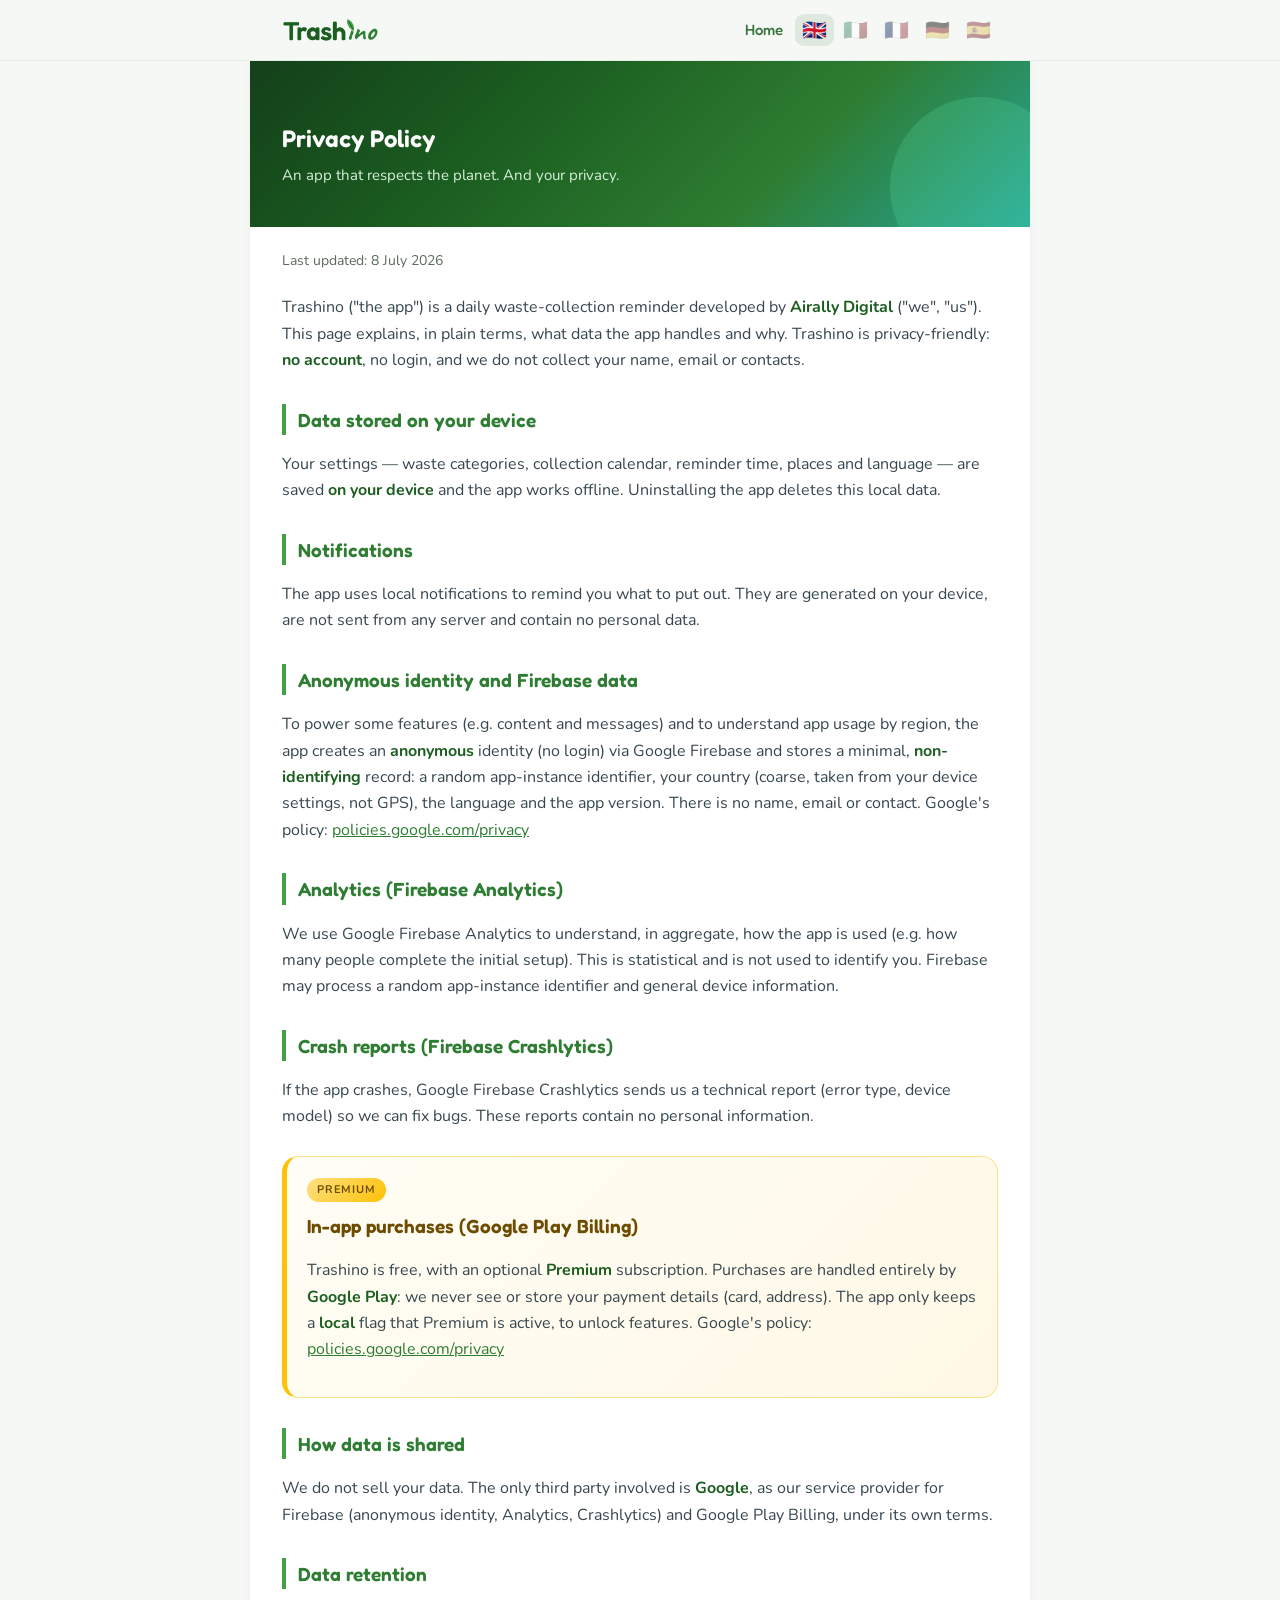
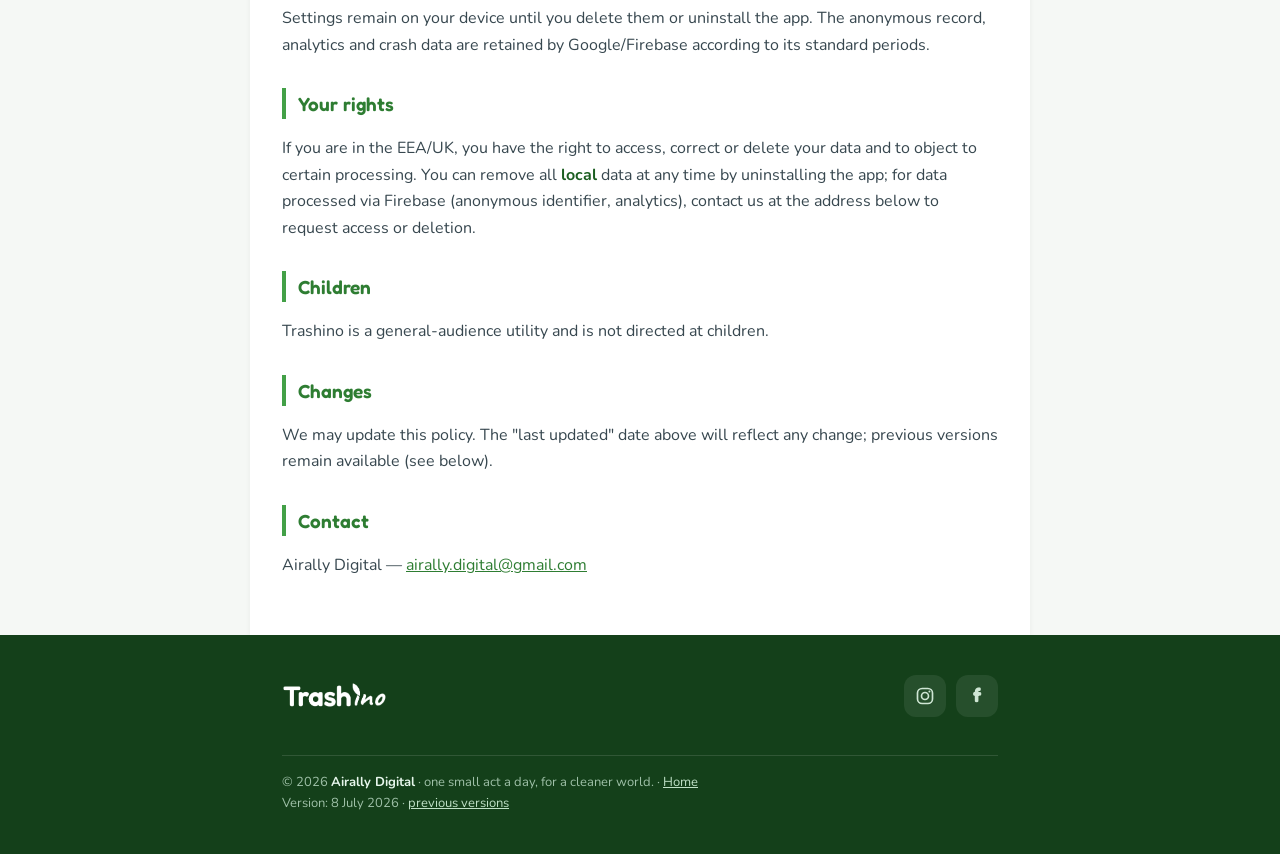
==== commit d0c33651: "Header/footer/switcher gemelli con la landing + inglese di default - Barra di navigazione gemella (w" ====
--- a/index.html
+++ b/index.html
@@ -1,26 +1,26 @@
 <!DOCTYPE html>
-<html lang="it">
+<html lang="en">
 <head>
 <meta charset="utf-8">
 <meta name="viewport" content="width=device-width, initial-scale=1">
 <title>Trashino — Privacy Policy</title>
-<meta name="description" content="Informativa sulla privacy di Trashino — promemoria della raccolta differenziata. Nessun account, offline-first.">
+<meta name="description" id="metaDesc" content="Trashino's privacy policy — a waste-collection reminder. No account, offline-first.">
 <!-- Pagina costruita con i DESIGN TOKEN del marchio Trashino (repo trashino-brand,
      dist/css → qui vendorato come brand.tokens.css). Un colore cambia nell'hub e
      questa pagina si riallinea: stessa identità di app, social e video. -->
 <link rel="preconnect" href="https://fonts.googleapis.com">
 <link rel="preconnect" href="https://fonts.gstatic.com" crossorigin>
-<link href="https://fonts.googleapis.com/css2?family=Fredoka:wght@400;500;600;700&family=Caveat:wght@600;700&display=swap" rel="stylesheet">
+<link href="https://fonts.googleapis.com/css2?family=Fredoka:wght@400;500;600;700&family=Caveat:wght@600;700&family=Nunito:wght@400;600;700;800&display=swap" rel="stylesheet">
 <link rel="stylesheet" href="brand.tokens.css">
 <style>
   *{box-sizing:border-box;}
   body{
-    font-family: var(--tr-fontFamily-body, system-ui, sans-serif);
+    font-family: 'Nunito', system-ui, sans-serif;
     margin:0; background: var(--tr-color-surface-app); color: var(--tr-color-ink-body);
     line-height:1.65; -webkit-font-smoothing:antialiased;
   }
   .wrap{max-width:780px;margin:0 auto;background:var(--tr-color-surface-card);
-    box-shadow: var(--tr-shadow-card); min-height:100vh;}
+    box-shadow: var(--tr-shadow-card);}
 
   /* Hero — gradiente firma "Profondità" del marchio */
   .hero{background: var(--tr-gradient-depth); color:#fff;
@@ -34,11 +34,42 @@
   .hero h1{font-family:var(--tr-fontFamily-display);font-weight:600;font-size:24px;margin:14px 0 4px;color:#fff;}
   .hero .sub{color:#d7f0dc;font-size:15px;margin:0;max-width:48ch;}
 
-  /* Toggle lingua */
-  .langbar{display:flex;gap:8px;padding:14px 32px 0;flex-wrap:wrap;}
-  .langbar button{font:inherit;font-weight:600;cursor:pointer;border:1.5px solid var(--tr-color-surface-border);
-    background:transparent;color:var(--tr-color-ink-muted);border-radius:var(--tr-radius-pill);padding:6px 16px;}
-  .langbar button[aria-pressed="true"]{background:var(--tr-color-forest-700);color:#fff;border-color:var(--tr-color-forest-700);}
+  /* ===== HEADER gemello (stessa barra della landing) ===== */
+  .trnav{position:sticky;top:0;z-index:40;backdrop-filter:blur(10px);
+    background:rgba(245,248,245,.85);border-bottom:1px solid var(--tr-color-surface-border);}
+  .trnav .in{max-width:780px;margin:0 auto;display:flex;align-items:center;gap:12px;height:60px;padding:0 32px;}
+  .trnav .brand img{height:24px;display:block;}
+  .trnav a.home{margin-left:auto;font-family:var(--tr-fontFamily-display);font-weight:500;font-size:15px;
+    color:var(--tr-color-forest-800);text-decoration:none;opacity:.85;}
+  .trnav a.home:hover{opacity:1;color:var(--tr-color-forest-700);}
+  /* switcher a bandierine (identico alla landing) */
+  .langsel{position:relative;display:flex;align-items:center;}
+  .lang-trigger{display:none;align-items:center;gap:4px;background:#fff;border:1.5px solid var(--tr-color-surface-border);
+    border-radius:var(--tr-radius-pill);padding:5px 10px;font-size:17px;line-height:1;cursor:pointer;color:var(--tr-color-forest-800);}
+  .lang-menu{display:flex;gap:2px;}
+  .lang-btn{background:none;border:none;cursor:pointer;font-size:20px;line-height:1;padding:6px 7px;border-radius:9px;
+    opacity:.45;filter:grayscale(.5);transition:.15s;}
+  .lang-btn:hover{opacity:1;filter:none;}
+  .lang-btn.on{opacity:1;filter:none;background:rgba(27,94,32,.10);}
+  @media(max-width:600px){
+    .trnav a.home{display:none;}
+    .lang-trigger{display:inline-flex;margin-left:auto;}
+    .langsel .lang-menu{position:absolute;top:calc(100% + 8px);right:0;flex-direction:column;background:#fff;
+      border:1px solid var(--tr-color-surface-border);border-radius:14px;box-shadow:0 12px 28px rgba(20,64,26,.16);padding:6px;display:none;z-index:60;}
+    .langsel.open .lang-menu{display:flex;}
+    .lang-btn{font-size:22px;}
+  }
+  /* ===== FOOTER gemello ===== */
+  .trfoot{background:var(--tr-color-forest-900);color:#cfe6d4;padding:40px 0;}
+  .trfoot .in{max-width:780px;margin:0 auto;padding:0 32px;display:flex;gap:18px;align-items:center;flex-wrap:wrap;}
+  .trfoot .wm-img{height:26px;max-width:none;}
+  .trfoot .soc{margin-left:auto;display:flex;gap:10px;}
+  .trfoot .soc a{width:42px;height:42px;border-radius:12px;background:rgba(255,255,255,.08);display:flex;
+    align-items:center;justify-content:center;color:#cfe6d4;font-family:var(--tr-fontFamily-display);font-weight:700;font-size:20px;text-decoration:none;}
+  .trfoot .soc a:hover{background:rgba(255,255,255,.16);}
+  .trfoot .fine{width:100%;border-top:1px solid rgba(255,255,255,.12);margin-top:20px;padding-top:16px;font-size:13px;color:#9fc0a8;}
+  .trfoot .fine a{color:#bfe0c6;text-decoration:underline;}
+  .trfoot .fine b{color:#e7f6ec;}
 
   .content{padding:8px 32px 40px;}
   .date{color:var(--tr-color-ink-muted);font-size:14px;margin:14px 0 22px;}
@@ -66,33 +97,41 @@
   .wm-img{display:block;height:auto;max-width:72vw}
   footer .wm-img{margin-bottom:2px}
   [hidden]{display:none !important;}
-  @media(max-width:520px){.hero,.content,.langbar,footer{padding-left:20px;padding-right:20px;}}
+  @media(max-width:520px){.hero,.content{padding-left:20px;padding-right:20px;} .trnav .in,.trfoot .in{padding-left:20px;padding-right:20px;}}
 </style>
 </head>
 <body>
+<nav class="trnav">
+  <div class="in">
+    <a class="brand" href="https://airally-digital.github.io/trashino-site/" aria-label="Trashino — home"><img src="trashino-wordmark.png" alt="Trashino"></a>
+    <a class="home" href="https://airally-digital.github.io/trashino-site/" data-it="Home" data-en="Home" data-fr="Accueil" data-de="Start" data-es="Inicio">Home</a>
+    <div class="langsel" id="langsel">
+      <button class="lang-trigger" id="langTrigger" aria-haspopup="true" aria-expanded="false" aria-label="Language">🇬🇧 ▾</button>
+      <div class="lang-menu">
+        <button class="lang-btn" data-lang="en" aria-label="English">🇬🇧</button>
+        <button class="lang-btn" data-lang="it" aria-label="Italiano">🇮🇹</button>
+        <button class="lang-btn" data-lang="fr" aria-label="Français">🇫🇷</button>
+        <button class="lang-btn" data-lang="de" aria-label="Deutsch">🇩🇪</button>
+        <button class="lang-btn" data-lang="es" aria-label="Español">🇪🇸</button>
+      </div>
+    </div>
+  </div>
+</nav>
+
 <div class="wrap">
 
   <div class="hero">
-    <img class="wm-img" src="wordmark-on-dark.png" alt="Trashino" width="220" height="54">
-    <h1 data-it="Informativa sulla privacy" data-en="Privacy Policy" data-fr="Politique de confidentialité" data-de="Datenschutzerklärung" data-es="Política de privacidad">Informativa sulla privacy</h1>
+    <h1 data-it="Informativa sulla privacy" data-en="Privacy Policy" data-fr="Politique de confidentialité" data-de="Datenschutzerklärung" data-es="Política de privacidad">Privacy Policy</h1>
     <p class="sub"
        data-it="Un'app che rispetta l'ambiente. E la tua privacy."
        data-en="An app that respects the planet. And your privacy."
        data-fr="Une app qui respecte la planète. Et ta vie privée."
        data-de="Eine App, die den Planeten respektiert. Und deine Privatsphäre."
-       data-es="Una app que respeta el planeta. Y tu privacidad.">Un'app che rispetta l'ambiente. E la tua privacy.</p>
-  </div>
-
-  <div class="langbar" role="group" aria-label="Lingua / Language">
-    <button id="btn-it" aria-pressed="true" onclick="setLang('it')">Italiano</button>
-    <button id="btn-en" aria-pressed="false" onclick="setLang('en')">English</button>
-    <button id="btn-fr" aria-pressed="false" onclick="setLang('fr')">Français</button>
-    <button id="btn-de" aria-pressed="false" onclick="setLang('de')">Deutsch</button>
-    <button id="btn-es" aria-pressed="false" onclick="setLang('es')">Español</button>
+       data-es="Una app que respeta el planeta. Y tu privacidad.">An app that respects the planet. And your privacy.</p>
   </div>
 
   <!-- ===================== ITALIANO ===================== -->
-  <div class="content lang-it">
+  <div class="content lang-it" hidden>
     <p class="date">Ultimo aggiornamento: 8 luglio 2026</p>
     <p>Trashino ("l'app") è un promemoria giornaliero per la raccolta differenziata, sviluppato da <strong>Airally Digital</strong> ("noi"). Questa pagina spiega in modo semplice quali dati l'app tratta e perché. Trashino è pensata nel rispetto della privacy: <strong>nessun account</strong>, nessun login, e non raccogliamo il tuo nome, la tua email o i tuoi contatti.</p>
     <h2>Dati salvati sul tuo dispositivo</h2>
@@ -125,7 +164,7 @@
   </div>
 
   <!-- ===================== ENGLISH ===================== -->
-  <div class="content lang-en" hidden>
+  <div class="content lang-en">
     <p class="date">Last updated: 8 July 2026</p>
     <p>Trashino ("the app") is a daily waste-collection reminder developed by <strong>Airally Digital</strong> ("we", "us"). This page explains, in plain terms, what data the app handles and why. Trashino is privacy-friendly: <strong>no account</strong>, no login, and we do not collect your name, email or contacts.</p>
     <h2>Data stored on your device</h2>
@@ -256,42 +295,75 @@
     <p>Airally Digital — <a href="mailto:airally.digital@gmail.com">airally.digital@gmail.com</a></p>
   </div>
 
-  <footer>
-    <img class="wm-img" src="wordmark-on-dark.png" alt="Trashino" width="150" height="37">
-    <p class="muted" style="margin:8px 0 0;">© 2026 Airally Digital — <span
+</div><!-- /.wrap -->
+
+<footer class="trfoot">
+  <div class="in">
+    <img class="wm-img" src="wordmark-on-dark.png" alt="Trashino">
+    <div class="soc">
+      <a href="https://instagram.com/trashino.eco" target="_blank" rel="noopener" aria-label="Instagram"><svg width="20" height="20" viewBox="0 0 24 24" fill="none" stroke="#cfe6d4" stroke-width="2"><rect x="3" y="3" width="18" height="18" rx="5.5"/><circle cx="12" cy="12" r="4.2"/><circle cx="17.3" cy="6.7" r="1.2" fill="#cfe6d4" stroke="none"/></svg></a>
+      <a href="https://facebook.com/trashino.eco" target="_blank" rel="noopener" aria-label="Facebook">f</a>
+    </div>
+    <div class="fine">© 2026 <b>Airally Digital</b> · <span
        data-it="un piccolo gesto al giorno, per un mondo più pulito."
        data-en="one small act a day, for a cleaner world."
        data-fr="un petit geste par jour, pour un monde plus propre."
        data-de="eine kleine Geste am Tag, für eine sauberere Welt."
-       data-es="un pequeño gesto al día, por un mundo más limpio.">un piccolo gesto al giorno, per un mondo più pulito.</span></p>
-    <p class="ver"><span
+       data-es="un pequeño gesto al día, por un mundo más limpio.">one small act a day, for a cleaner world.</span> · <a href="https://airally-digital.github.io/trashino-site/"
+       data-it="Home" data-en="Home" data-fr="Accueil" data-de="Start" data-es="Inicio">Home</a><br><span
        data-it="Versione: 8 luglio 2026"
        data-en="Version: 8 July 2026"
        data-fr="Version : 8 juillet 2026"
        data-de="Version: 8. Juli 2026"
-       data-es="Versión: 8 de julio de 2026">Versione: 8 luglio 2026</span> · <a href="versions/"
+       data-es="Versión: 8 de julio de 2026">Version: 8 July 2026</span> · <a href="versions/"
        data-it="versioni precedenti" data-en="previous versions"
-       data-fr="versions précédentes" data-de="frühere Versionen" data-es="versiones anteriores">versioni precedenti</a></p>
-  </footer>
-
-</div>
+       data-fr="versions précédentes" data-de="frühere Versionen" data-es="versiones anteriores">previous versions</a></div>
+  </div>
+</footer>
 
 <script>
-  var LANGS = ['it','en','fr','de','es'];
+  var LANGS = ['en','it','fr','de','es'];
+  var FLAG  = {en:'🇬🇧',it:'🇮🇹',fr:'🇫🇷',de:'🇩🇪',es:'🇪🇸'};
+  var TITLE = {en:'Privacy Policy',it:'Informativa sulla privacy',fr:'Politique de confidentialité',de:'Datenschutzerklärung',es:'Política de privacidad'};
+  var DESC  = {
+    en:"Trashino's privacy policy — a waste-collection reminder. No account, offline-first.",
+    it:"Informativa sulla privacy di Trashino — promemoria della raccolta differenziata. Nessun account, offline-first.",
+    fr:"Politique de confidentialité de Trashino — rappel pour le tri des déchets. Sans compte, hors ligne d'abord.",
+    de:"Datenschutzerklärung von Trashino — Erinnerung für die Mülltrennung. Kein Konto, offline-first.",
+    es:"Política de privacidad de Trashino — recordatorio para el reciclaje. Sin cuenta, offline-first."
+  };
   function setLang(l){
-    if (LANGS.indexOf(l) < 0) l = 'it';
+    if (LANGS.indexOf(l) < 0) l = 'en';
     document.documentElement.lang = l;
     LANGS.forEach(function(x){
-      document.querySelector('.lang-' + x).hidden = (x !== l);
-      document.getElementById('btn-' + x).setAttribute('aria-pressed', x === l);
+      var block = document.querySelector('.lang-' + x); if (block) block.hidden = (x !== l);
     });
     document.querySelectorAll('[data-' + l + ']').forEach(function(el){
       el.textContent = el.getAttribute('data-' + l);
     });
+    document.querySelectorAll('.lang-btn').forEach(function(b){
+      var on = b.getAttribute('data-lang') === l;
+      b.classList.toggle('on', on); b.setAttribute('aria-current', on ? 'true' : 'false');
+    });
+    var trig = document.getElementById('langTrigger'); if (trig) trig.textContent = FLAG[l] + ' ▾';
+    document.title = 'Trashino — ' + (TITLE[l] || TITLE.en);
+    var md = document.getElementById('metaDesc'); if (md && DESC[l]) md.setAttribute('content', DESC[l]);
+    try { localStorage.setItem('trashino_lang', l); } catch(e){}
   }
-  var nav = (navigator.language || 'it').slice(0,2).toLowerCase();
-  setLang(LANGS.indexOf(nav) >= 0 ? nav : 'it');
+  function detectLang(){
+    try { var s = localStorage.getItem('trashino_lang'); if (LANGS.indexOf(s) >= 0) return s; } catch(e){}
+    var navs = navigator.languages || [navigator.language || 'en'];
+    for (var i=0;i<navs.length;i++){ var c=(navs[i]||'').slice(0,2).toLowerCase(); if (LANGS.indexOf(c) >= 0) return c; }
+    return 'en';
+  }
+  document.querySelectorAll('.lang-btn').forEach(function(b){
+    b.addEventListener('click', function(){ setLang(b.getAttribute('data-lang')); document.getElementById('langsel').classList.remove('open'); });
+  });
+  var _trig = document.getElementById('langTrigger');
+  if (_trig) _trig.addEventListener('click', function(e){ e.stopPropagation(); var s=document.getElementById('langsel'); var o=s.classList.toggle('open'); _trig.setAttribute('aria-expanded', o?'true':'false'); });
+  document.addEventListener('click', function(){ var s=document.getElementById('langsel'); if(s){ s.classList.remove('open'); if(_trig) _trig.setAttribute('aria-expanded','false'); } });
+  setLang(detectLang());
 </script>
-<noscript><style>.content{display:block !important;} .langbar{display:none;}</style></noscript>
+<noscript><style>.content{display:block !important;}</style></noscript>
 </body>
 </html>
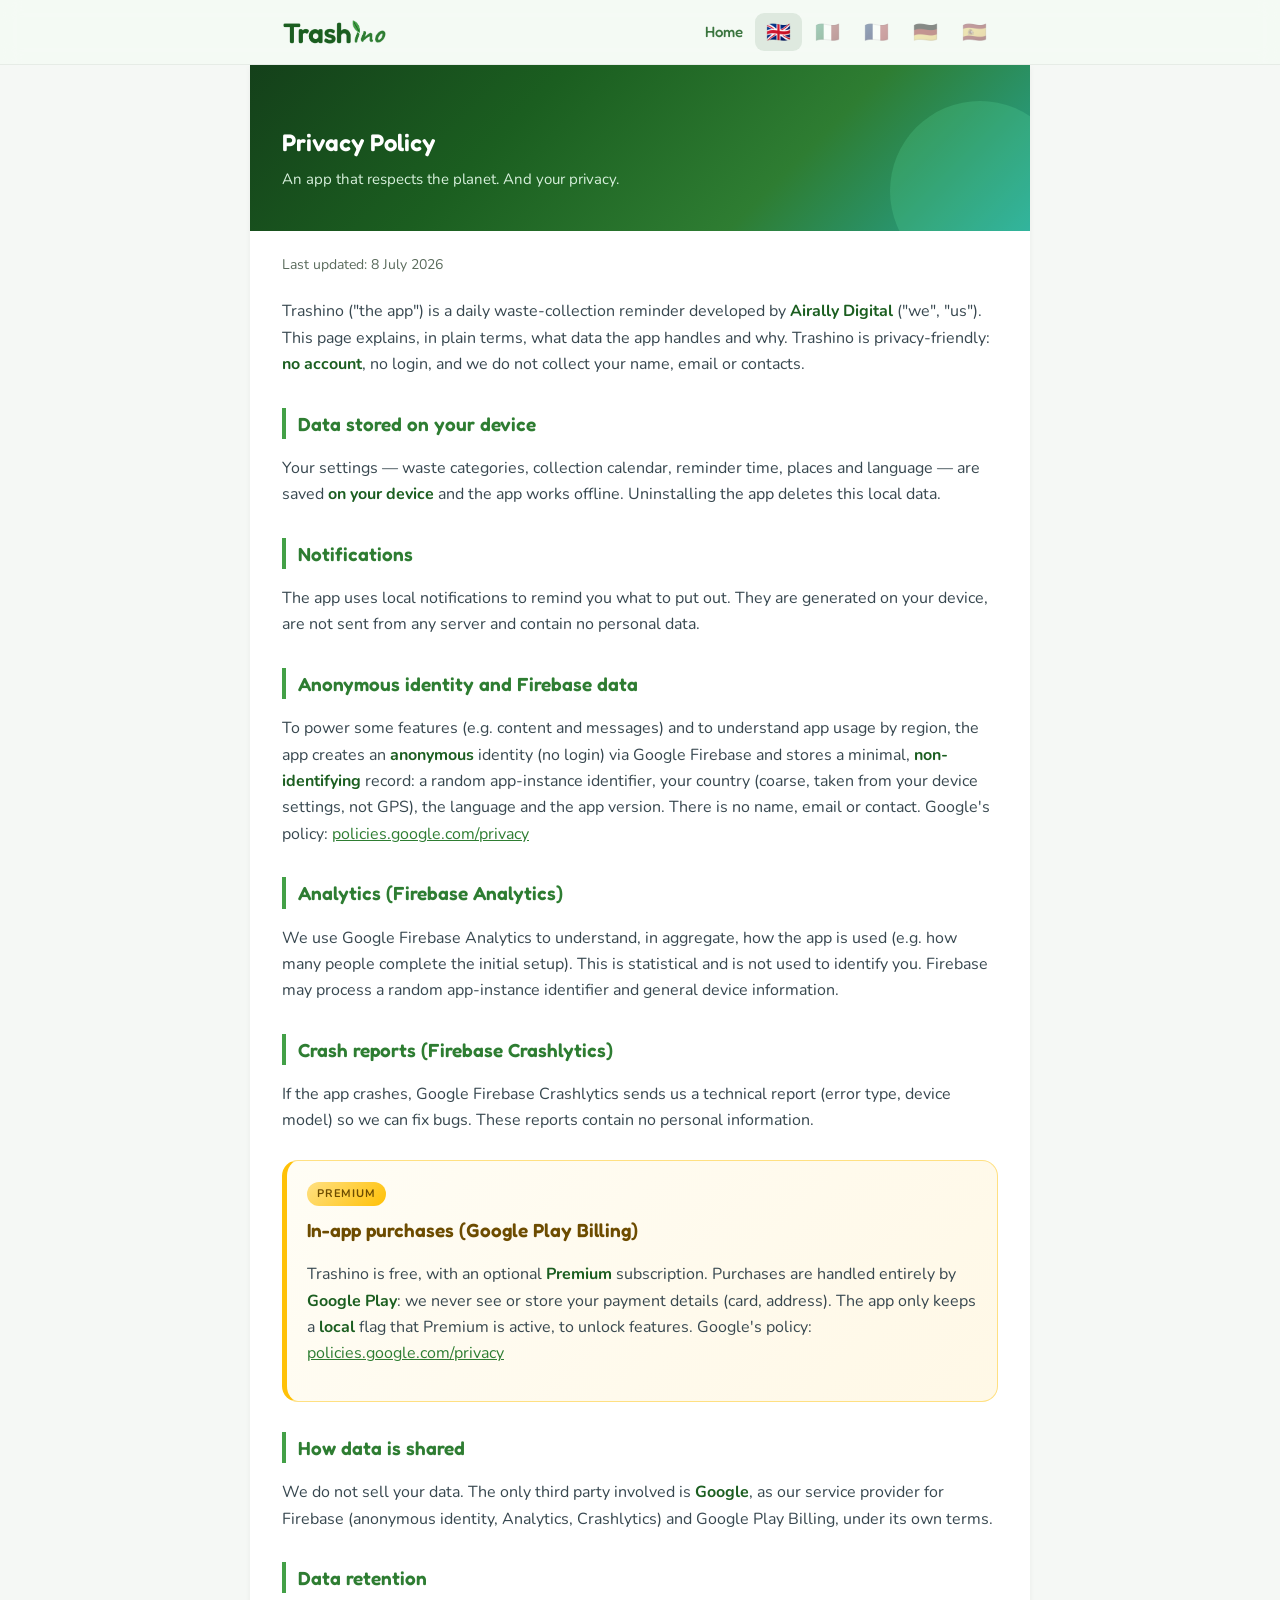
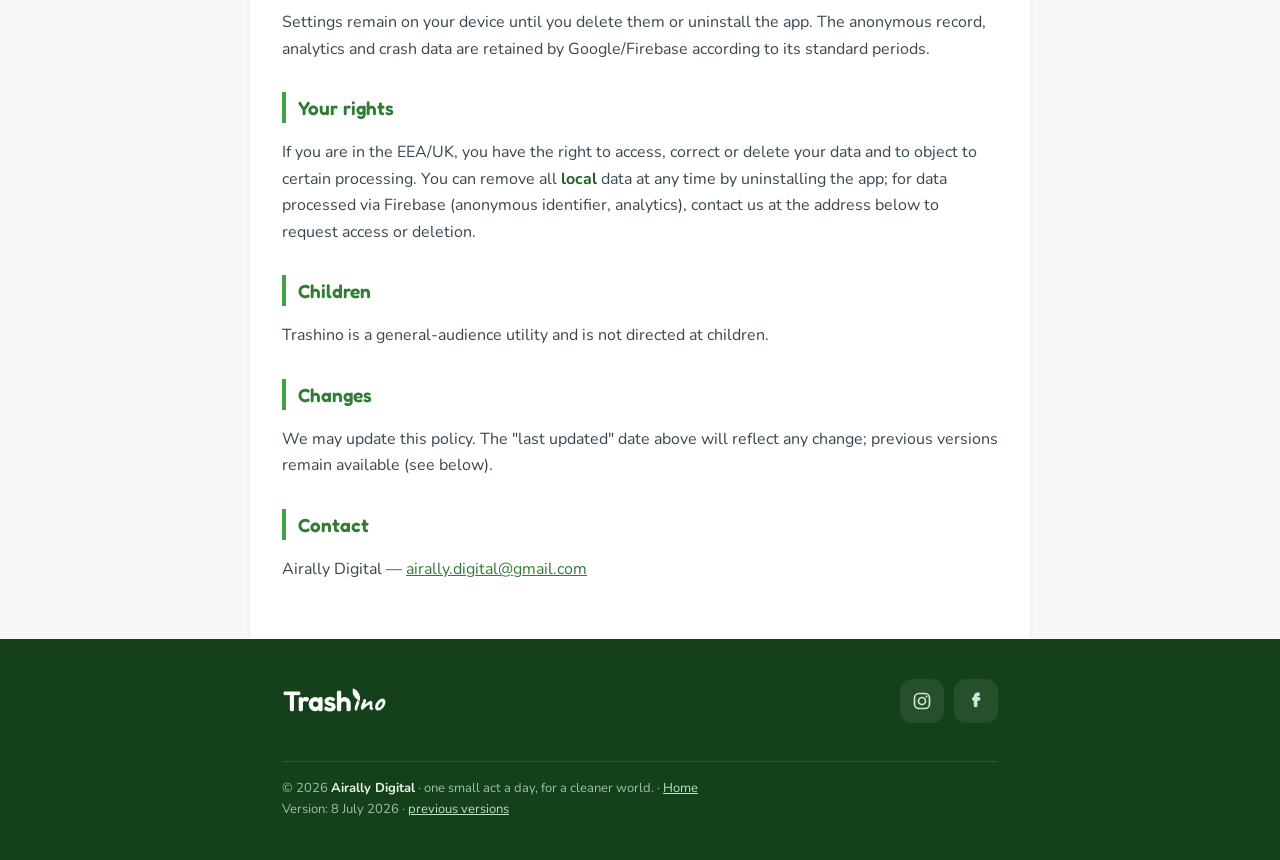
==== commit fc9ebe70: "Audit flotta: FR "profil"->"enregistrement", chrome allineata, a11y (focus, tap 44, FOUC, role/aria)" ====
--- a/index.html
+++ b/index.html
@@ -5,6 +5,23 @@
 <meta name="viewport" content="width=device-width, initial-scale=1">
 <title>Trashino — Privacy Policy</title>
 <meta name="description" id="metaDesc" content="Trashino's privacy policy — a waste-collection reminder. No account, offline-first.">
+<link rel="icon" type="image/png" href="favicon.png">
+<link rel="apple-touch-icon" href="apple-touch-icon.png">
+<meta property="og:type" content="website">
+<meta property="og:site_name" content="Trashino">
+<meta property="og:url" content="https://trashino.com/privacy/">
+<meta property="og:title" content="Trashino — Informativa sulla privacy">
+<meta property="og:description" content="Come Trashino tratta i tuoi dati: nessun account, offline, rispettosa della privacy.">
+<meta property="og:image" content="https://trashino.com/og-image.jpg">
+<meta property="og:image:type" content="image/jpeg">
+<meta property="og:image:width" content="1200">
+<meta property="og:image:height" content="630">
+<meta name="twitter:card" content="summary_large_image">
+<meta name="twitter:title" content="Trashino — Informativa sulla privacy">
+<meta name="twitter:description" content="Come Trashino tratta i tuoi dati: nessun account, offline, rispettosa della privacy.">
+<meta name="twitter:image" content="https://trashino.com/og-image.jpg">
+<link rel="canonical" href="https://trashino.com/privacy/">
+<meta name="theme-color" content="#1B5E20">
 <!-- Pagina costruita con i DESIGN TOKEN del marchio Trashino (repo trashino-brand,
      dist/css → qui vendorato come brand.tokens.css). Un colore cambia nell'hub e
      questa pagina si riallinea: stessa identità di app, social e video. -->
@@ -27,27 +44,23 @@
     padding:44px 32px 40px; position:relative; overflow:hidden;}
   .hero::after{content:"";position:absolute;right:-40px;bottom:-50px;width:180px;height:180px;
     border-radius:50%;background:rgba(105,240,174,.18);} /* mint glow */
-  .wm{font-family: var(--tr-fontFamily-display); font-weight:600; font-size:40px;
-    letter-spacing:-1px; display:inline-flex; align-items:baseline; gap:1px;}
-  .wm .ino{font-family: var(--tr-fontFamily-script); font-weight:700; font-size:46px; letter-spacing:0;}
-  .wm .leaf{width:16px;height:16px;margin-left:2px;transform:translateY(-14px) rotate(8deg);}
   .hero h1{font-family:var(--tr-fontFamily-display);font-weight:600;font-size:24px;margin:14px 0 4px;color:#fff;}
   .hero .sub{color:#d7f0dc;font-size:15px;margin:0;max-width:48ch;}
 
   /* ===== HEADER gemello (stessa barra della landing) ===== */
   .trnav{position:sticky;top:0;z-index:40;backdrop-filter:blur(10px);
-    background:rgba(245,248,245,.85);border-bottom:1px solid var(--tr-color-surface-border);}
-  .trnav .in{max-width:780px;margin:0 auto;display:flex;align-items:center;gap:12px;height:60px;padding:0 32px;}
-  .trnav .brand img{height:24px;display:block;}
+    background:rgba(245,251,244,.82);border-bottom:1px solid var(--tr-color-surface-border);}
+  .trnav .in{max-width:780px;margin:0 auto;display:flex;align-items:center;gap:12px;height:64px;padding:0 32px;}
+  .trnav .brand img{height:26px;display:block;}
   .trnav a.home{margin-left:auto;font-family:var(--tr-fontFamily-display);font-weight:500;font-size:15px;
     color:var(--tr-color-forest-800);text-decoration:none;opacity:.85;}
   .trnav a.home:hover{opacity:1;color:var(--tr-color-forest-700);}
   /* switcher a bandierine (identico alla landing) */
   .langsel{position:relative;display:flex;align-items:center;}
   .lang-trigger{display:none;align-items:center;gap:4px;background:#fff;border:1.5px solid var(--tr-color-surface-border);
-    border-radius:var(--tr-radius-pill);padding:5px 10px;font-size:17px;line-height:1;cursor:pointer;color:var(--tr-color-forest-800);}
+    border-radius:var(--tr-radius-pill);padding:8px 12px;font-size:17px;line-height:1;cursor:pointer;color:var(--tr-color-forest-800);}
   .lang-menu{display:flex;gap:2px;}
-  .lang-btn{background:none;border:none;cursor:pointer;font-size:20px;line-height:1;padding:6px 7px;border-radius:9px;
+  .lang-btn{background:none;border:none;cursor:pointer;font-size:20px;line-height:1;padding:9px 11px;border-radius:9px;
     opacity:.45;filter:grayscale(.5);transition:.15s;}
   .lang-btn:hover{opacity:1;filter:none;}
   .lang-btn.on{opacity:1;filter:none;background:rgba(27,94,32,.10);}
@@ -64,12 +77,13 @@
   .trfoot .in{max-width:780px;margin:0 auto;padding:0 32px;display:flex;gap:18px;align-items:center;flex-wrap:wrap;}
   .trfoot .wm-img{height:26px;max-width:none;}
   .trfoot .soc{margin-left:auto;display:flex;gap:10px;}
-  .trfoot .soc a{width:42px;height:42px;border-radius:12px;background:rgba(255,255,255,.08);display:flex;
+  .trfoot .soc a{width:44px;height:44px;border-radius:12px;background:rgba(255,255,255,.08);display:flex;
     align-items:center;justify-content:center;color:#cfe6d4;font-family:var(--tr-fontFamily-display);font-weight:700;font-size:20px;text-decoration:none;}
   .trfoot .soc a:hover{background:rgba(255,255,255,.16);}
   .trfoot .fine{width:100%;border-top:1px solid rgba(255,255,255,.12);margin-top:20px;padding-top:16px;font-size:13px;color:#9fc0a8;}
   .trfoot .fine a{color:#bfe0c6;text-decoration:underline;}
   .trfoot .fine b{color:#e7f6ec;}
+  .lang-btn:focus-visible,.trnav a:focus-visible,.trfoot .soc a:focus-visible,.content a:focus-visible,.lang-trigger:focus-visible{outline:2.5px solid var(--tr-color-mintGlow);outline-offset:2px;border-radius:8px}
 
   .content{padding:8px 32px 40px;}
   .date{color:var(--tr-color-ink-muted);font-size:14px;margin:14px 0 22px;}
@@ -88,12 +102,6 @@
     background:var(--tr-gradient-premium);color:var(--tr-color-gold-ink);
     padding:3px 10px;border-radius:var(--tr-radius-pill);margin-bottom:8px;}
 
-  footer{background:var(--tr-color-forest-800);color:#cdeede;padding:26px 32px;font-size:14px;}
-  footer .wm{font-size:24px;color:#fff;}
-  footer .wm .ino{font-size:28px;}
-  footer a{color:#9be7c0;}
-  .ver{margin:14px 0 0;font-size:13px;color:#9fcbb0;}
-  .muted{color:#9fcbb0;font-size:13px;}
   .wm-img{display:block;height:auto;max-width:72vw}
   footer .wm-img{margin-bottom:2px}
   [hidden]{display:none !important;}
@@ -101,13 +109,13 @@
 </style>
 </head>
 <body>
-<nav class="trnav">
+<nav class="trnav" aria-label="Primary">
   <div class="in">
     <a class="brand" href="https://airally-digital.github.io/trashino-site/" aria-label="Trashino — home"><img src="trashino-wordmark.png" alt="Trashino"></a>
     <a class="home" href="https://airally-digital.github.io/trashino-site/" data-it="Home" data-en="Home" data-fr="Accueil" data-de="Start" data-es="Inicio">Home</a>
     <div class="langsel" id="langsel">
       <button class="lang-trigger" id="langTrigger" aria-haspopup="true" aria-expanded="false" aria-label="Language">🇬🇧 ▾</button>
-      <div class="lang-menu">
+      <div class="lang-menu" role="group" aria-label="Language">
         <button class="lang-btn" data-lang="en" aria-label="English">🇬🇧</button>
         <button class="lang-btn" data-lang="it" aria-label="Italiano">🇮🇹</button>
         <button class="lang-btn" data-lang="fr" aria-label="Français">🇫🇷</button>
@@ -164,7 +172,7 @@
   </div>
 
   <!-- ===================== ENGLISH ===================== -->
-  <div class="content lang-en">
+  <div class="content lang-en" hidden>
     <p class="date">Last updated: 8 July 2026</p>
     <p>Trashino ("the app") is a daily waste-collection reminder developed by <strong>Airally Digital</strong> ("we", "us"). This page explains, in plain terms, what data the app handles and why. Trashino is privacy-friendly: <strong>no account</strong>, no login, and we do not collect your name, email or contacts.</p>
     <h2>Data stored on your device</h2>
@@ -205,7 +213,7 @@
     <h2>Notifications</h2>
     <p>L'app utilise des notifications locales pour te rappeler quoi sortir. Elles sont générées sur ton appareil, ne proviennent d'aucun serveur et ne contiennent aucune donnée personnelle.</p>
     <h2>Identité anonyme et données sur Firebase</h2>
-    <p>Pour faire fonctionner certaines fonctions (ex. contenus et messages) et comprendre l'usage de l'app par région, l'app crée une identité <strong>anonyme</strong> (sans connexion) via Google Firebase et enregistre un profil minimal et <strong>non identifiant</strong> : un identifiant aléatoire de l'installation, ton pays (approximatif, issu des réglages de l'appareil, pas du GPS), la langue et la version de l'app. Il n'y a aucun nom, e-mail ni contact. Politique de Google : <a href="https://policies.google.com/privacy">policies.google.com/privacy</a></p>
+    <p>Pour faire fonctionner certaines fonctions (ex. contenus et messages) et comprendre l'usage de l'app par région, l'app crée une identité <strong>anonyme</strong> (sans connexion) via Google Firebase et conserve un enregistrement minimal et <strong>non identifiant</strong> : un identifiant aléatoire de l'installation, ton pays (approximatif, issu des réglages de l'appareil, pas du GPS), la langue et la version de l'app. Il n'y a aucun nom, e-mail ni contact. Politique de Google : <a href="https://policies.google.com/privacy">policies.google.com/privacy</a></p>
     <h2>Statistiques (Firebase Analytics)</h2>
     <p>Nous utilisons Google Firebase Analytics pour comprendre, de façon agrégée, comment l'app est utilisée (par ex. combien de personnes terminent la configuration initiale). Ce sont des données statistiques qui ne servent pas à t'identifier. Firebase peut traiter un identifiant aléatoire de l'installation et des informations générales sur l'appareil.</p>
     <h2>Rapports de plantage (Firebase Crashlytics)</h2>
@@ -218,7 +226,7 @@
     <h2>Partage des données</h2>
     <p>Nous ne vendons pas tes données. Le seul tiers impliqué est <strong>Google</strong>, en tant que prestataire pour Firebase (identité anonyme, Analytics, Crashlytics) et Google Play Billing, selon ses propres conditions.</p>
     <h2>Conservation</h2>
-    <p>Les réglages restent sur ton appareil jusqu'à ce que tu les supprimes ou désinstalles l'app. Le profil anonyme, les données statistiques et de plantage sont conservés par Google/Firebase selon ses durées standard.</p>
+    <p>Les réglages restent sur ton appareil jusqu'à ce que tu les supprimes ou désinstalles l'app. L'enregistrement anonyme, les données statistiques et de plantage sont conservés par Google/Firebase selon ses durées standard.</p>
     <h2>Tes droits</h2>
     <p>Si tu te trouves dans l'EEE/au Royaume-Uni, tu as le droit d'accéder à tes données, de les corriger ou de les supprimer, et de t'opposer à certains traitements. Tu peux supprimer toutes les données <strong>locales</strong> à tout moment en désinstallant l'app ; pour les données traitées via Firebase (identifiant anonyme, statistiques), écris-nous à l'adresse ci-dessous pour l'accès ou la suppression.</p>
     <h2>Enfants</h2>
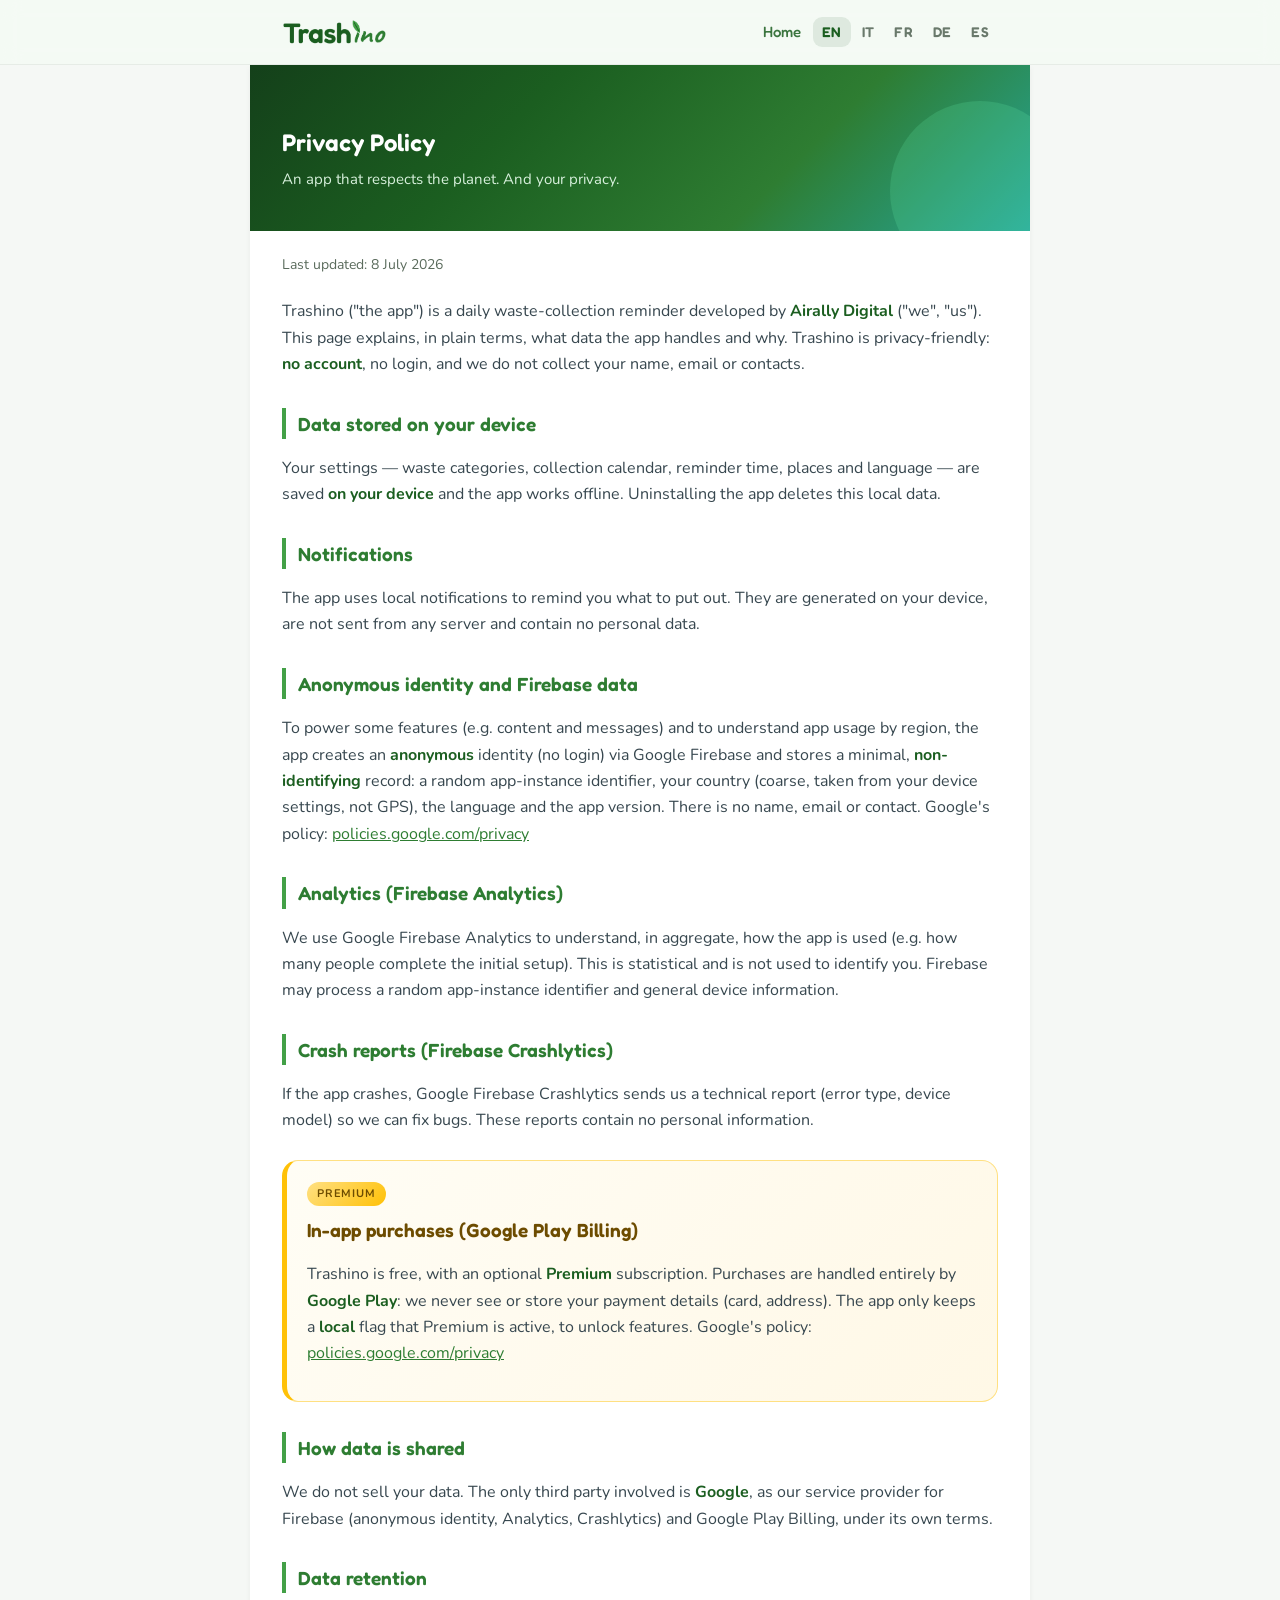
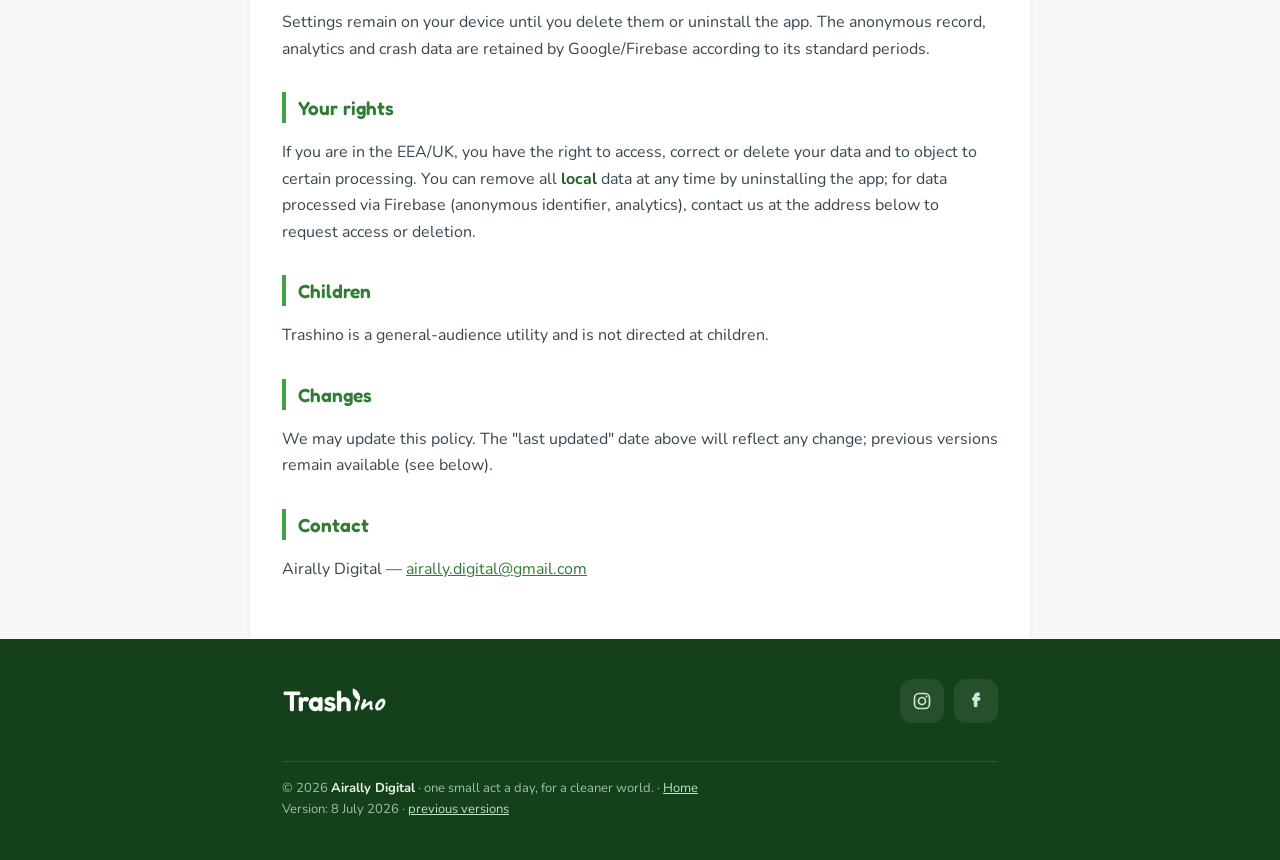
==== commit 1cba583b: "Switcher lingua: sigle EN/IT/FR/DE/ES invece delle bandiere (piu corretto: lingua non paese; coerent" ====
--- a/index.html
+++ b/index.html
@@ -60,17 +60,17 @@
   .lang-trigger{display:none;align-items:center;gap:4px;background:#fff;border:1.5px solid var(--tr-color-surface-border);
     border-radius:var(--tr-radius-pill);padding:8px 12px;font-size:17px;line-height:1;cursor:pointer;color:var(--tr-color-forest-800);}
   .lang-menu{display:flex;gap:2px;}
-  .lang-btn{background:none;border:none;cursor:pointer;font-size:20px;line-height:1;padding:9px 11px;border-radius:9px;
-    opacity:.45;filter:grayscale(.5);transition:.15s;}
-  .lang-btn:hover{opacity:1;filter:none;}
-  .lang-btn.on{opacity:1;filter:none;background:rgba(27,94,32,.10);}
+  .lang-btn{background:none;border:none;cursor:pointer;font-family:var(--tr-fontFamily-display);font-weight:600;font-size:14px;letter-spacing:.02em;line-height:1;padding:8px 9px;border-radius:9px;
+    color:var(--tr-color-ink-muted);opacity:.9;transition:.15s;}
+  .lang-btn:hover{opacity:1;color:var(--tr-color-forest-700);}
+  .lang-btn.on{opacity:1;color:var(--tr-color-forest-800);background:rgba(27,94,32,.10);}
   @media(max-width:600px){
     .trnav a.home{display:none;}
     .lang-trigger{display:inline-flex;margin-left:auto;}
     .langsel .lang-menu{position:absolute;top:calc(100% + 8px);right:0;flex-direction:column;background:#fff;
       border:1px solid var(--tr-color-surface-border);border-radius:14px;box-shadow:0 12px 28px rgba(20,64,26,.16);padding:6px;display:none;z-index:60;}
     .langsel.open .lang-menu{display:flex;}
-    .lang-btn{font-size:22px;}
+    .lang-btn{font-size:15px;}
   }
   /* ===== FOOTER gemello ===== */
   .trfoot{background:var(--tr-color-forest-900);color:#cfe6d4;padding:40px 0;}
@@ -114,13 +114,13 @@
     <a class="brand" href="https://airally-digital.github.io/trashino-site/" aria-label="Trashino — home"><img src="trashino-wordmark.png" alt="Trashino"></a>
     <a class="home" href="https://airally-digital.github.io/trashino-site/" data-it="Home" data-en="Home" data-fr="Accueil" data-de="Start" data-es="Inicio">Home</a>
     <div class="langsel" id="langsel">
-      <button class="lang-trigger" id="langTrigger" aria-haspopup="true" aria-expanded="false" aria-label="Language">🇬🇧 ▾</button>
+      <button class="lang-trigger" id="langTrigger" aria-haspopup="true" aria-expanded="false" aria-label="Language">EN ▾</button>
       <div class="lang-menu" role="group" aria-label="Language">
-        <button class="lang-btn" data-lang="en" aria-label="English">🇬🇧</button>
-        <button class="lang-btn" data-lang="it" aria-label="Italiano">🇮🇹</button>
-        <button class="lang-btn" data-lang="fr" aria-label="Français">🇫🇷</button>
-        <button class="lang-btn" data-lang="de" aria-label="Deutsch">🇩🇪</button>
-        <button class="lang-btn" data-lang="es" aria-label="Español">🇪🇸</button>
+        <button class="lang-btn" data-lang="en" aria-label="English">EN</button>
+        <button class="lang-btn" data-lang="it" aria-label="Italiano">IT</button>
+        <button class="lang-btn" data-lang="fr" aria-label="Français">FR</button>
+        <button class="lang-btn" data-lang="de" aria-label="Deutsch">DE</button>
+        <button class="lang-btn" data-lang="es" aria-label="Español">ES</button>
       </div>
     </div>
   </div>
@@ -331,7 +331,7 @@
 
 <script>
   var LANGS = ['en','it','fr','de','es'];
-  var FLAG  = {en:'🇬🇧',it:'🇮🇹',fr:'🇫🇷',de:'🇩🇪',es:'🇪🇸'};
+  var FLAG  = {en:'EN',it:'IT',fr:'FR',de:'DE',es:'ES'};
   var TITLE = {en:'Privacy Policy',it:'Informativa sulla privacy',fr:'Politique de confidentialité',de:'Datenschutzerklärung',es:'Política de privacidad'};
   var DESC  = {
     en:"Trashino's privacy policy — a waste-collection reminder. No account, offline-first.",
